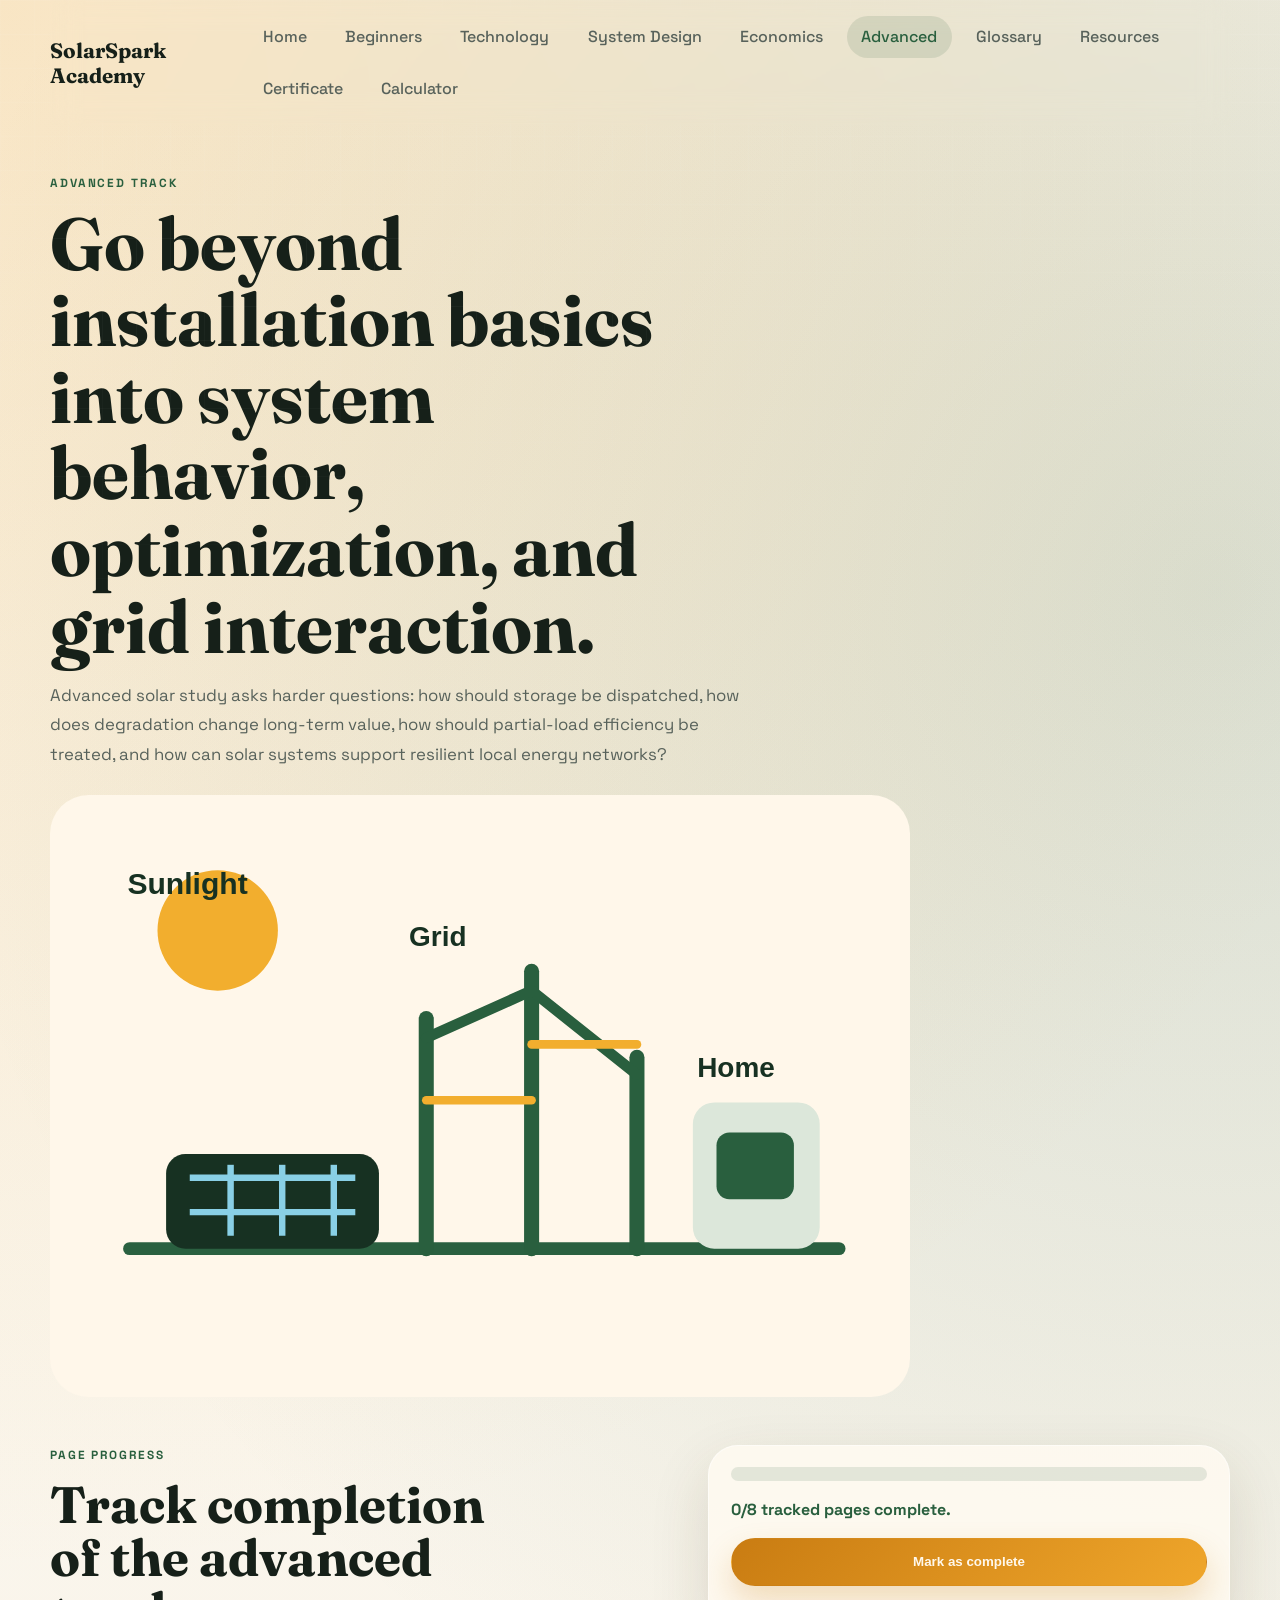
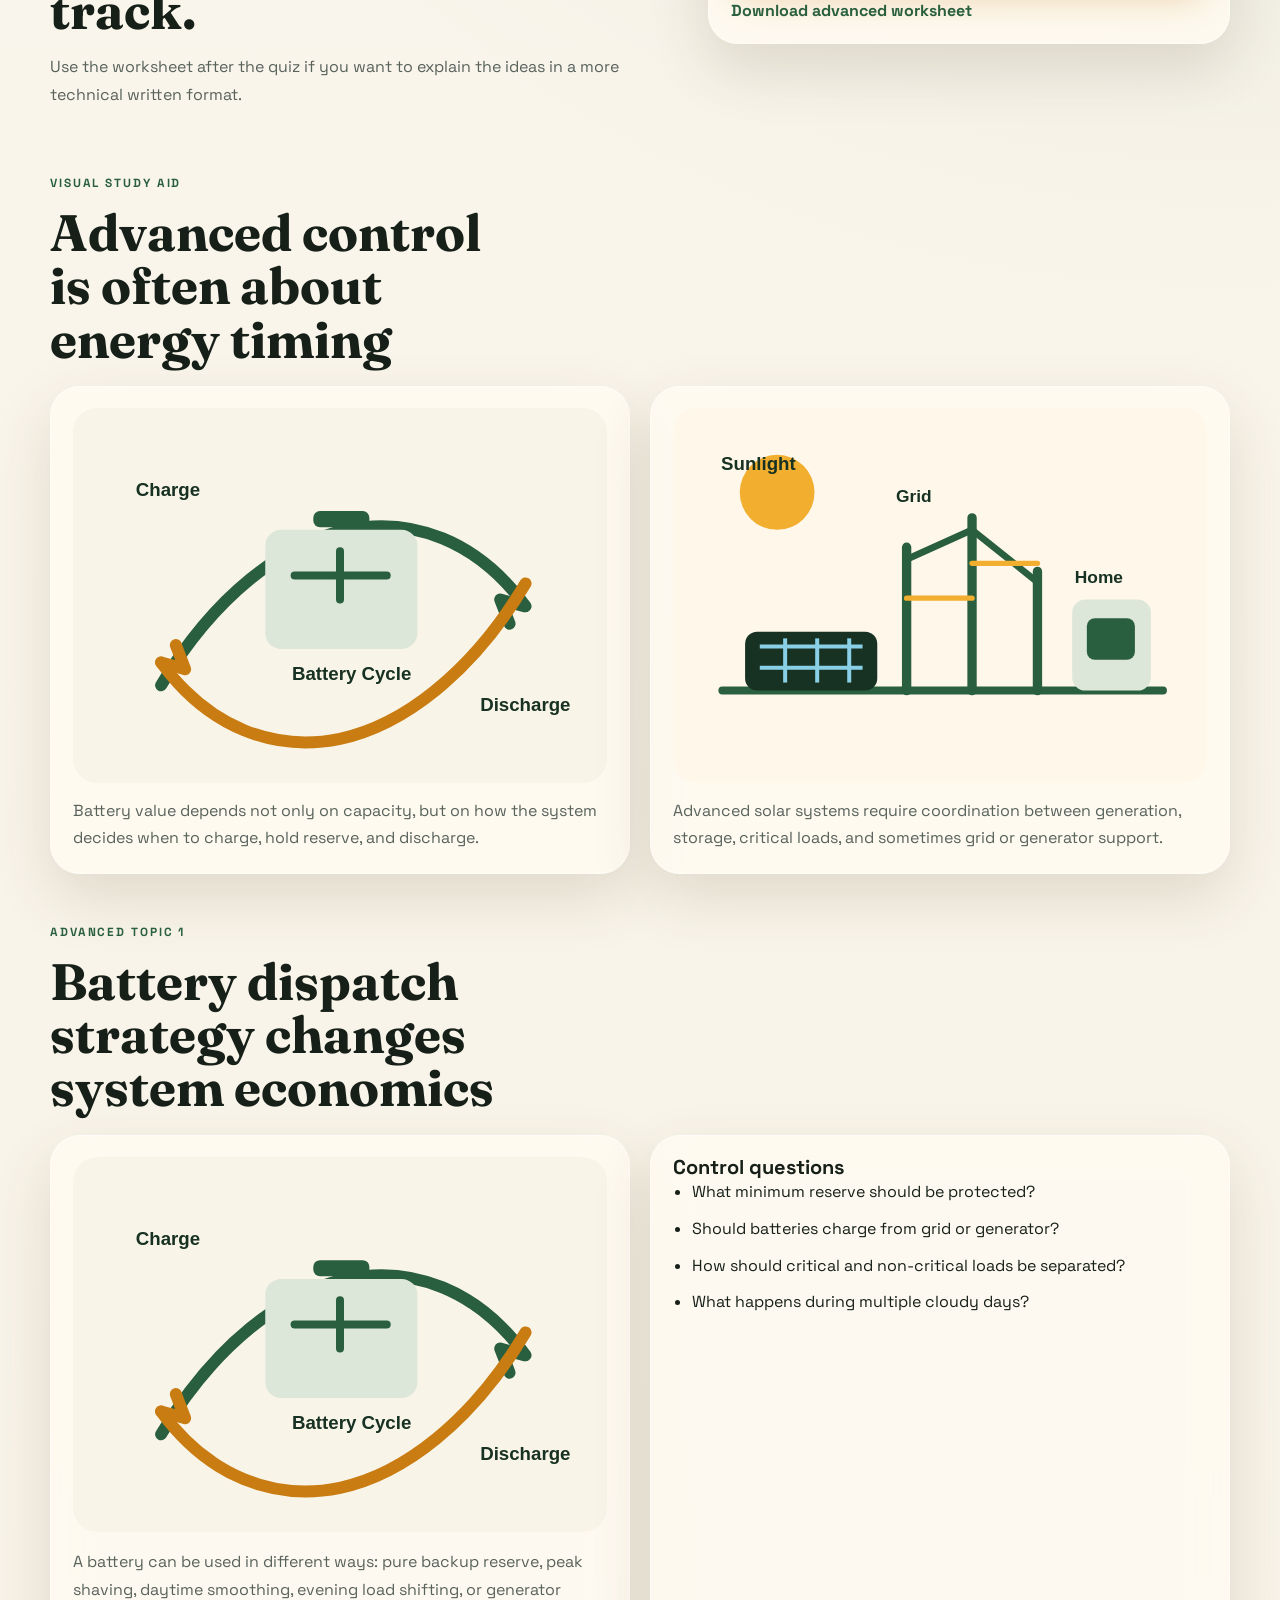
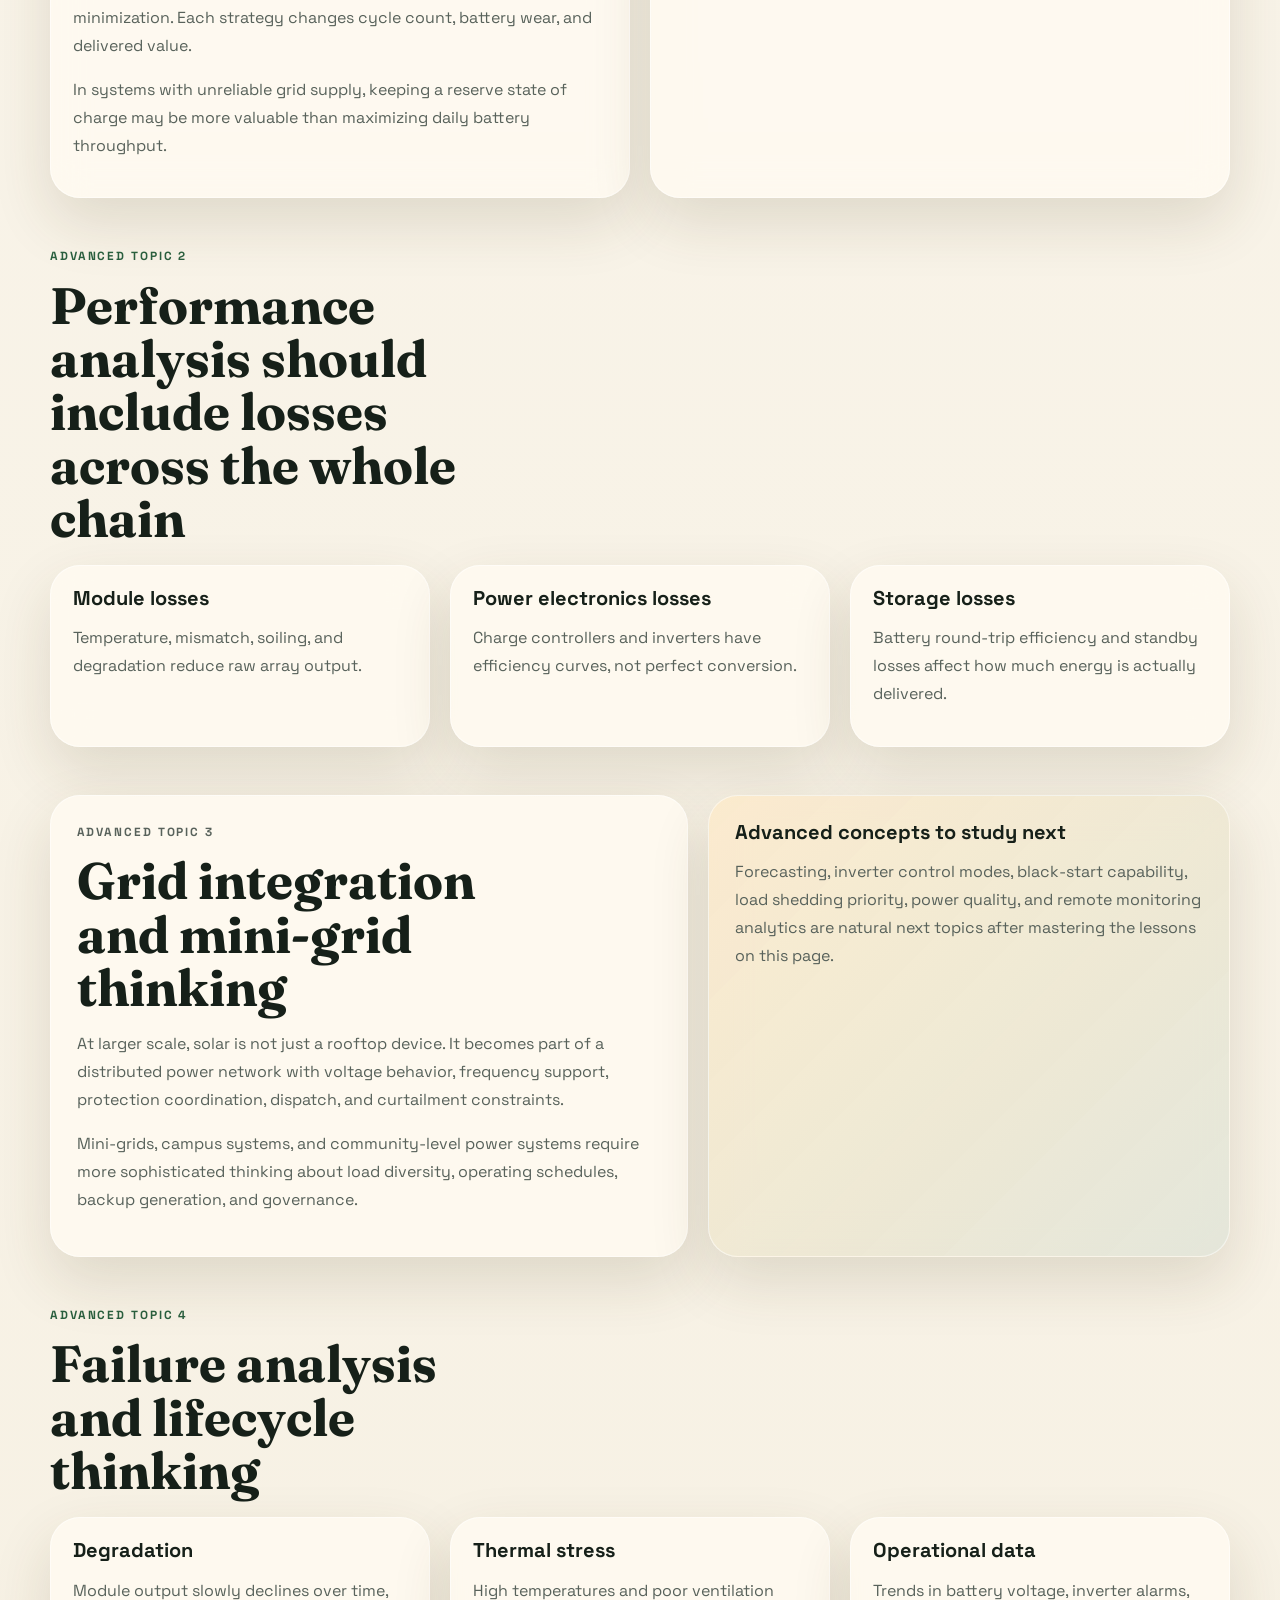
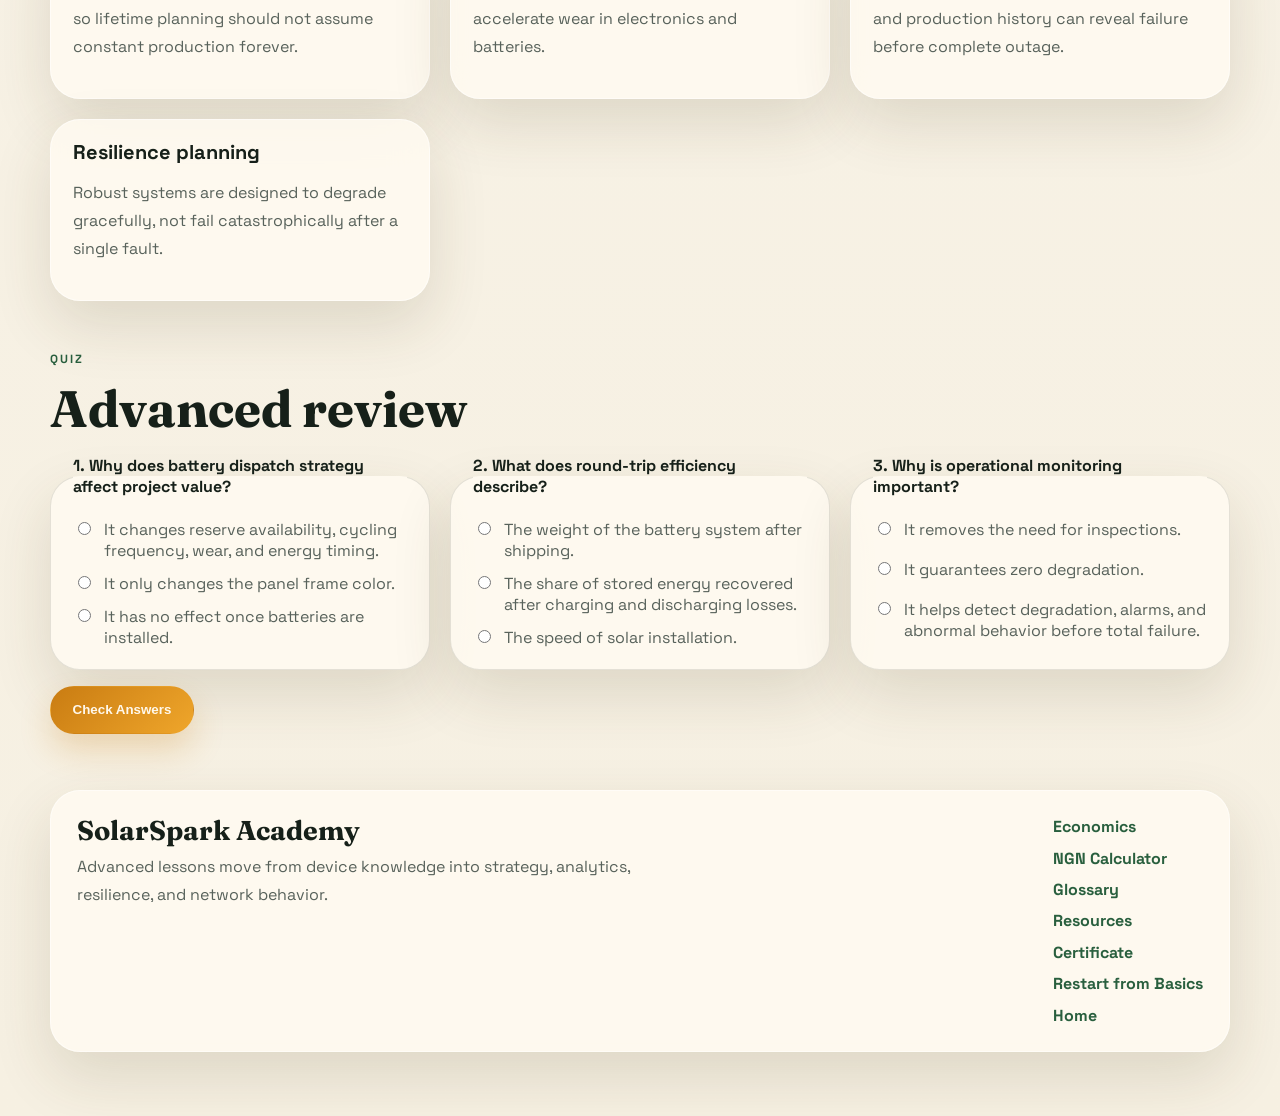
==== advanced.html @ 7b3a3880 "Build solar education website" ====
<!DOCTYPE html>
<html lang="en">
<head>
  <meta charset="UTF-8">
  <meta name="viewport" content="width=device-width, initial-scale=1.0">
  <title>SolarSpark Academy | Advanced Solar Topics</title>
  <meta name="description" content="Advanced solar topics including storage strategy, grid integration, forecasting, degradation, and control logic.">
  <link rel="preconnect" href="https://fonts.googleapis.com">
  <link rel="preconnect" href="https://fonts.gstatic.com" crossorigin>
  <link
    href="https://fonts.googleapis.com/css2?family=Space+Grotesk:wght@400;500;700&family=Fraunces:opsz,wght@9..144,600;9..144,700&display=swap"
    rel="stylesheet"
  >
  <link rel="stylesheet" href="styles.css">
</head>
<body data-page="advanced">
  <div class="page-shell">
    <header class="site-header">
      <a class="brand" href="index.html">SolarSpark Academy</a>
      <button class="nav-toggle" type="button" aria-expanded="false" aria-controls="site-nav">Menu</button>
      <nav class="site-nav" id="site-nav" aria-label="Primary navigation">
        <a href="index.html">Home</a>
        <a href="beginners.html">Beginners</a>
        <a href="technology.html">Technology</a>
        <a href="system-design.html">System Design</a>
        <a href="economics.html">Economics</a>
        <a href="advanced.html">Advanced</a>
        <a href="glossary.html">Glossary</a>
        <a href="resources.html">Resources</a>
        <a href="certificate.html">Certificate</a>
        <a href="calculator.html">Calculator</a>
      </nav>
    </header>

    <main>
      <section class="page-hero">
        <p class="eyebrow">Advanced track</p>
        <h1>Go beyond installation basics into system behavior, optimization, and grid interaction.</h1>
        <p class="hero-text">
          Advanced solar study asks harder questions: how should storage be dispatched, how does
          degradation change long-term value, how should partial-load efficiency be treated, and how
          can solar systems support resilient local energy networks?
        </p>
        <img class="hero-image" src="images/solar-grid.svg" alt="Illustration representing advanced solar integration with grid and distributed energy systems.">
      </section>

      <section class="section progress-panel" data-track-page="advanced">
        <div>
          <p class="eyebrow">Page progress</p>
          <h2>Track completion of the advanced track.</h2>
          <p class="progress-copy">Use the worksheet after the quiz if you want to explain the ideas in a more technical written format.</p>
        </div>
        <div class="progress-card">
          <div class="progress-bar"><span class="progress-fill"></span></div>
          <p class="progress-status" aria-live="polite"></p>
          <button class="button button-primary progress-button" type="button">Mark as complete</button>
          <a class="text-link" href="worksheets/advanced-worksheet.html" download>Download advanced worksheet</a>
        </div>
      </section>

      <section class="section">
        <div class="section-heading">
          <p class="eyebrow">Visual study aid</p>
          <h2>Advanced control is often about energy timing</h2>
        </div>
        <div class="gallery-grid">
          <figure class="gallery-card">
            <img class="gallery-image" src="images/battery-cycle.svg" alt="Cycle diagram showing how batteries move between charging and discharging states.">
            <figcaption>Battery value depends not only on capacity, but on how the system decides when to charge, hold reserve, and discharge.</figcaption>
          </figure>
          <figure class="gallery-card">
            <img class="gallery-image" src="images/solar-grid.svg" alt="Diagram representing a distributed solar system integrated with loads and network infrastructure.">
            <figcaption>Advanced solar systems require coordination between generation, storage, critical loads, and sometimes grid or generator support.</figcaption>
          </figure>
        </div>
      </section>

      <section class="section">
        <div class="section-heading">
          <p class="eyebrow">Advanced topic 1</p>
          <h2>Battery dispatch strategy changes system economics</h2>
        </div>
        <div class="reading-grid">
          <article class="reading-card">
            <img class="section-image" src="images/battery-cycle.svg" alt="Educational graphic showing battery charge and discharge cycle behavior.">
            <p>
              A battery can be used in different ways: pure backup reserve, peak shaving, daytime
              smoothing, evening load shifting, or generator minimization. Each strategy changes cycle
              count, battery wear, and delivered value.
            </p>
            <p>
              In systems with unreliable grid supply, keeping a reserve state of charge may be more
              valuable than maximizing daily battery throughput.
            </p>
          </article>
          <article class="reading-card">
            <h3>Control questions</h3>
            <ul class="check-list">
              <li>What minimum reserve should be protected?</li>
              <li>Should batteries charge from grid or generator?</li>
              <li>How should critical and non-critical loads be separated?</li>
              <li>What happens during multiple cloudy days?</li>
            </ul>
          </article>
        </div>
      </section>

      <section class="section">
        <div class="section-heading">
          <p class="eyebrow">Advanced topic 2</p>
          <h2>Performance analysis should include losses across the whole chain</h2>
        </div>
        <div class="card-grid">
          <article class="info-card">
            <h3>Module losses</h3>
            <p>Temperature, mismatch, soiling, and degradation reduce raw array output.</p>
          </article>
          <article class="info-card">
            <h3>Power electronics losses</h3>
            <p>Charge controllers and inverters have efficiency curves, not perfect conversion.</p>
          </article>
          <article class="info-card">
            <h3>Storage losses</h3>
            <p>Battery round-trip efficiency and standby losses affect how much energy is actually delivered.</p>
          </article>
        </div>
      </section>

      <section class="section split-section">
        <div class="content-panel">
          <p class="eyebrow">Advanced topic 3</p>
          <h2>Grid integration and mini-grid thinking</h2>
          <p>
            At larger scale, solar is not just a rooftop device. It becomes part of a distributed
            power network with voltage behavior, frequency support, protection coordination, dispatch,
            and curtailment constraints.
          </p>
          <p>
            Mini-grids, campus systems, and community-level power systems require more sophisticated
            thinking about load diversity, operating schedules, backup generation, and governance.
          </p>
        </div>
        <div class="content-panel accent-panel">
          <h3>Advanced concepts to study next</h3>
          <p>
            Forecasting, inverter control modes, black-start capability, load shedding priority,
            power quality, and remote monitoring analytics are natural next topics after mastering
            the lessons on this page.
          </p>
        </div>
      </section>

      <section class="section">
        <div class="section-heading">
          <p class="eyebrow">Advanced topic 4</p>
          <h2>Failure analysis and lifecycle thinking</h2>
        </div>
        <div class="theme-grid">
          <article class="theme-card">
            <h3>Degradation</h3>
            <p>Module output slowly declines over time, so lifetime planning should not assume constant production forever.</p>
          </article>
          <article class="theme-card">
            <h3>Thermal stress</h3>
            <p>High temperatures and poor ventilation accelerate wear in electronics and batteries.</p>
          </article>
          <article class="theme-card">
            <h3>Operational data</h3>
            <p>Trends in battery voltage, inverter alarms, and production history can reveal failure before complete outage.</p>
          </article>
          <article class="theme-card">
            <h3>Resilience planning</h3>
            <p>Robust systems are designed to degrade gracefully, not fail catastrophically after a single fault.</p>
          </article>
        </div>
      </section>

      <section class="section">
        <div class="section-heading">
          <p class="eyebrow">Quiz</p>
          <h2>Advanced review</h2>
        </div>
        <form class="quiz-form" data-quiz-title="Advanced Quiz">
          <div class="quiz-grid">
            <fieldset class="quiz-card" data-correct="a">
              <legend>1. Why does battery dispatch strategy affect project value?</legend>
              <label><input type="radio" name="adv-q1" value="a"> It changes reserve availability, cycling frequency, wear, and energy timing.</label>
              <label><input type="radio" name="adv-q1" value="b"> It only changes the panel frame color.</label>
              <label><input type="radio" name="adv-q1" value="c"> It has no effect once batteries are installed.</label>
            </fieldset>
            <fieldset class="quiz-card" data-correct="b">
              <legend>2. What does round-trip efficiency describe?</legend>
              <label><input type="radio" name="adv-q2" value="a"> The weight of the battery system after shipping.</label>
              <label><input type="radio" name="adv-q2" value="b"> The share of stored energy recovered after charging and discharging losses.</label>
              <label><input type="radio" name="adv-q2" value="c"> The speed of solar installation.</label>
            </fieldset>
            <fieldset class="quiz-card" data-correct="c">
              <legend>3. Why is operational monitoring important?</legend>
              <label><input type="radio" name="adv-q3" value="a"> It removes the need for inspections.</label>
              <label><input type="radio" name="adv-q3" value="b"> It guarantees zero degradation.</label>
              <label><input type="radio" name="adv-q3" value="c"> It helps detect degradation, alarms, and abnormal behavior before total failure.</label>
            </fieldset>
          </div>
          <div class="quiz-actions">
            <button class="button button-primary" type="submit">Check Answers</button>
            <p class="quiz-result" aria-live="polite"></p>
          </div>
        </form>
      </section>
    </main>

    <footer class="site-footer">
      <div>
        <h2>SolarSpark Academy</h2>
        <p>Advanced lessons move from device knowledge into strategy, analytics, resilience, and network behavior.</p>
      </div>
      <div class="footer-links">
        <a href="economics.html">Economics</a>
        <a href="calculator.html">NGN Calculator</a>
        <a href="glossary.html">Glossary</a>
        <a href="resources.html">Resources</a>
        <a href="certificate.html">Certificate</a>
        <a href="beginners.html">Restart from Basics</a>
        <a href="index.html">Home</a>
      </div>
    </footer>
  </div>

  <script src="script.js"></script>
</body>
</html>
---- styles.css ----
:root {
  --bg: #f6f0e2;
  --surface: rgba(255, 251, 241, 0.84);
  --ink: #162019;
  --muted: #58625b;
  --line: rgba(22, 32, 25, 0.11);
  --gold: #efa62b;
  --gold-deep: #c97c12;
  --forest: #295f3e;
  --shadow: 0 24px 60px rgba(69, 54, 19, 0.14);
  --radius-lg: 30px;
  --radius-sm: 14px;
}

* {
  box-sizing: border-box;
}

html {
  scroll-behavior: smooth;
}

body {
  margin: 0;
  color: var(--ink);
  font-family: "Space Grotesk", sans-serif;
  background:
    radial-gradient(circle at top left, rgba(239, 166, 43, 0.22), transparent 26%),
    radial-gradient(circle at 95% 10%, rgba(41, 95, 62, 0.16), transparent 24%),
    linear-gradient(180deg, #fbf7ef 0%, var(--bg) 100%);
}

body::before {
  content: "";
  position: fixed;
  inset: 0;
  pointer-events: none;
  background-image:
    linear-gradient(rgba(255, 255, 255, 0.16) 1px, transparent 1px),
    linear-gradient(90deg, rgba(255, 255, 255, 0.14) 1px, transparent 1px);
  background-size: 34px 34px;
  mask-image: linear-gradient(180deg, rgba(0, 0, 0, 0.35), transparent 78%);
}

.page-shell {
  width: min(1180px, calc(100% - 2rem));
  margin: 0 auto;
  padding-bottom: 4rem;
}

.site-header {
  position: sticky;
  top: 0;
  z-index: 30;
  display: flex;
  align-items: center;
  justify-content: space-between;
  gap: 1rem;
  padding: 1rem 0;
  backdrop-filter: blur(14px);
}

.brand,
.button,
.text-link,
.site-nav a {
  text-decoration: none;
}

.brand {
  font-family: "Fraunces", serif;
  font-size: 1.3rem;
  font-weight: 700;
  color: var(--ink);
}

.nav-toggle {
  display: none;
  border: 1px solid var(--line);
  background: rgba(255, 251, 241, 0.82);
  color: var(--ink);
  border-radius: 999px;
  padding: 0.7rem 1rem;
  font: inherit;
  font-weight: 700;
}

.site-nav {
  display: flex;
  flex-wrap: wrap;
  gap: 0.6rem;
}

.site-nav a {
  padding: 0.65rem 0.9rem;
  color: var(--muted);
  border-radius: 999px;
  font-weight: 500;
}

body[data-page="home"] .site-nav a[href="index.html"],
body[data-page="beginners"] .site-nav a[href="beginners.html"],
body[data-page="technology"] .site-nav a[href="technology.html"],
body[data-page="system-design"] .site-nav a[href="system-design.html"],
body[data-page="economics"] .site-nav a[href="economics.html"],
body[data-page="advanced"] .site-nav a[href="advanced.html"],
body[data-page="glossary"] .site-nav a[href="glossary.html"],
body[data-page="resources"] .site-nav a[href="resources.html"],
body[data-page="certificate"] .site-nav a[href="certificate.html"],
body[data-page="calculator"] .site-nav a[href="calculator.html"] {
  background: rgba(41, 95, 62, 0.12);
  color: var(--forest);
}

.hero,
.split-section,
.calculator-layout,
.reading-grid,
.card-grid,
.theme-grid,
.gallery-grid,
.glossary-grid,
.quiz-grid,
.progress-panel {
  display: grid;
  gap: 1.25rem;
}

.hero-home {
  grid-template-columns: 1.2fr 0.8fr;
  align-items: center;
  min-height: 78vh;
  padding: 2rem 0 3.5rem;
}

.page-hero {
  max-width: 860px;
  padding: 3rem 0 1rem;
}

.eyebrow {
  margin: 0 0 0.75rem;
  font-size: 0.74rem;
  font-weight: 700;
  letter-spacing: 0.16em;
  text-transform: uppercase;
  color: var(--forest);
}

h1,
h2,
h3 {
  margin: 0;
  line-height: 1.04;
}

h1,
h2 {
  font-family: "Fraunces", serif;
}

h1 {
  font-size: clamp(3rem, 7vw, 5.8rem);
  max-width: 12ch;
}

.page-hero h1 {
  max-width: 14ch;
  font-size: clamp(2.6rem, 6vw, 4.6rem);
}

h2 {
  font-size: clamp(2rem, 4vw, 3.3rem);
  max-width: 13ch;
}

h3 {
  font-size: 1.25rem;
}

p,
li {
  line-height: 1.75;
}

.hero-text,
.info-card p,
.reading-card p,
.content-panel p,
.theme-card p,
.results-note,
#bill-output,
.site-nav a {
  color: var(--muted);
}

.hero-text {
  max-width: 65ch;
  margin: 1rem 0 1.6rem;
  font-size: 1.05rem;
}

.hero-actions {
  display: flex;
  flex-wrap: wrap;
  gap: 0.85rem;
}

.hero-panel,
.info-card,
.reading-card,
.content-panel,
.theme-card,
.calculator-card,
.results-card,
.site-footer {
  background: var(--surface);
  border: 1px solid rgba(255, 255, 255, 0.5);
  border-radius: var(--radius-lg);
  box-shadow: var(--shadow);
  backdrop-filter: blur(18px);
}

.hero-panel,
.content-panel,
.calculator-card,
.results-card,
.site-footer {
  padding: 1.6rem;
}

.section {
  padding: 1.5rem 0;
}

.section-heading {
  margin-bottom: 1.25rem;
}

.card-grid,
.theme-grid {
  grid-template-columns: repeat(3, minmax(0, 1fr));
}

.reading-grid {
  grid-template-columns: repeat(2, minmax(0, 1fr));
}

.gallery-grid {
  grid-template-columns: repeat(2, minmax(0, 1fr));
}

.glossary-grid,
.quiz-grid {
  grid-template-columns: repeat(3, minmax(0, 1fr));
}

.info-card,
.reading-card,
.theme-card,
.gallery-card,
.glossary-card,
.quiz-card {
  padding: 1.35rem;
}

.split-section {
  grid-template-columns: 1.1fr 0.9fr;
}

.progress-panel {
  grid-template-columns: 1.1fr 0.9fr;
  align-items: start;
}

.accent-panel {
  background:
    linear-gradient(135deg, rgba(239, 166, 43, 0.17), rgba(41, 95, 62, 0.12)),
    var(--surface);
}

.button {
  display: inline-flex;
  align-items: center;
  justify-content: center;
  padding: 0.95rem 1.35rem;
  border-radius: 999px;
  font-weight: 700;
  border: 1px solid transparent;
}

.button-primary {
  color: #fff8eb;
  background: linear-gradient(135deg, var(--gold-deep), var(--gold));
  box-shadow: 0 16px 32px rgba(201, 124, 18, 0.24);
}

.button-secondary {
  color: var(--ink);
  background: rgba(255, 251, 241, 0.8);
  border-color: var(--line);
}

.text-link {
  color: var(--forest);
  font-weight: 700;
}

.progress-copy {
  color: var(--muted);
  max-width: 60ch;
}

.hero-image,
.section-image {
  display: block;
  width: 100%;
  height: auto;
  border-radius: 24px;
  margin-top: 1.25rem;
  margin-bottom: 0.5rem;
}

.section-image {
  margin-top: 0;
  margin-bottom: 1rem;
}

.gallery-card {
  margin: 0;
  background: var(--surface);
  border: 1px solid rgba(255, 255, 255, 0.5);
  border-radius: var(--radius-lg);
  box-shadow: var(--shadow);
}

.gallery-image {
  display: block;
  width: 100%;
  height: auto;
  border-radius: 22px;
  margin-bottom: 0.9rem;
}

.gallery-card figcaption {
  color: var(--muted);
  line-height: 1.7;
}

.glossary-card,
.quiz-card {
  background: var(--surface);
  border: 1px solid rgba(255, 255, 255, 0.5);
  border-radius: var(--radius-lg);
  box-shadow: var(--shadow);
}

.quiz-card {
  margin: 0;
  display: grid;
  gap: 0.75rem;
  border: 1px solid var(--line);
}

.quiz-card legend {
  font-weight: 700;
  padding: 0;
}

.quiz-card label {
  display: flex;
  gap: 0.65rem;
  align-items: flex-start;
  color: var(--muted);
}

.quiz-card input[type="radio"] {
  margin-top: 0.2rem;
  accent-color: var(--gold-deep);
}

.glossary-card p,
.quiz-card p,
.quiz-stack p {
  color: var(--muted);
  margin: 0.6rem 0 0;
}

.quiz-stack p + p {
  margin-top: 1rem;
}

.quiz-actions {
  display: flex;
  align-items: center;
  gap: 1rem;
  margin-top: 1rem;
}

.quiz-result {
  margin: 0;
  font-weight: 700;
  color: var(--forest);
}

.quiz-card.is-correct {
  border-color: rgba(41, 95, 62, 0.45);
  background: rgba(220, 231, 219, 0.72);
}

.quiz-card.is-incorrect {
  border-color: rgba(201, 124, 18, 0.5);
  background: rgba(250, 232, 198, 0.78);
}

.progress-card {
  display: grid;
  gap: 0.9rem;
  padding: 1.35rem;
  background: var(--surface);
  border: 1px solid rgba(255, 255, 255, 0.5);
  border-radius: var(--radius-lg);
  box-shadow: var(--shadow);
}

.progress-bar {
  width: 100%;
  height: 14px;
  overflow: hidden;
  border-radius: 999px;
  background: rgba(41, 95, 62, 0.12);
}

.progress-fill {
  display: block;
  height: 100%;
  width: 0;
  border-radius: 999px;
  background: linear-gradient(135deg, var(--gold-deep), var(--gold));
  transition: width 180ms ease;
}

.progress-status {
  margin: 0;
  color: var(--forest);
  font-weight: 700;
}

.certificate-controls {
  max-width: 720px;
}

.certificate-label {
  display: block;
  margin-bottom: 0.5rem;
  font-weight: 700;
}

.certificate-input {
  width: 100%;
  padding: 0.95rem 1rem;
  border-radius: var(--radius-sm);
  border: 1px solid var(--line);
  background: rgba(255, 255, 255, 0.82);
  font: inherit;
}

.certificate-note {
  color: var(--muted);
}

.certificate-sheet {
  padding-top: 0.5rem;
}

.certificate-border {
  padding: 3rem;
  border-radius: var(--radius-lg);
  border: 14px solid rgba(201, 124, 18, 0.24);
  background: linear-gradient(180deg, rgba(255, 251, 241, 0.96), rgba(248, 240, 221, 0.92));
  box-shadow: var(--shadow);
  text-align: center;
}

.certificate-border h1,
.certificate-border h2 {
  max-width: none;
}

.certificate-subtitle {
  max-width: 58ch;
  margin: 1rem auto;
  color: var(--muted);
}

.certificate-meta,
.certificate-signoff {
  display: grid;
  grid-template-columns: repeat(2, minmax(0, 1fr));
  gap: 1rem;
  margin-top: 2rem;
  text-align: left;
}

.certificate-meta span,
.signature-line span {
  display: block;
  margin-bottom: 0.35rem;
  color: var(--muted);
  font-size: 0.92rem;
}

.signature-line {
  padding-top: 1rem;
  border-top: 1px solid var(--line);
}

.check-list,
.ordered-list {
  margin: 0;
  padding-left: 1.2rem;
}

.check-list li + li,
.ordered-list li + li {
  margin-top: 0.55rem;
}

.calculator-layout {
  grid-template-columns: minmax(0, 0.9fr) minmax(280px, 0.7fr);
  align-items: stretch;
}

.calculator-card {
  display: grid;
  gap: 1rem;
}

.calculator-card label {
  display: grid;
  gap: 0.5rem;
  font-weight: 500;
}

.calculator-card input[type="number"] {
  width: 100%;
  padding: 0.95rem 1rem;
  border-radius: var(--radius-sm);
  border: 1px solid var(--line);
  background: rgba(255, 255, 255, 0.76);
  font: inherit;
}

.calculator-card input[type="range"] {
  width: 100%;
  accent-color: var(--gold-deep);
}

.range-output {
  color: var(--muted);
  font-size: 0.95rem;
}

.results-card {
  display: flex;
  flex-direction: column;
  justify-content: center;
  background: linear-gradient(160deg, rgba(41, 95, 62, 0.96), rgba(22, 32, 25, 0.98));
  color: #f7f0e3;
}

.results-label,
.results-note {
  color: rgba(247, 240, 227, 0.78);
}

#savings-output {
  margin: 0.25rem 0 0.5rem;
  font-family: "Fraunces", serif;
  font-size: clamp(2.6rem, 5vw, 4.5rem);
}

#bill-output {
  color: #f7f0e3;
}

.site-footer {
  display: grid;
  grid-template-columns: 1fr auto;
  gap: 1.5rem;
  align-items: start;
  margin-top: 2rem;
}

.site-footer h2 {
  max-width: none;
  font-size: 1.7rem;
  margin-bottom: 0.5rem;
}

.site-footer p {
  max-width: 60ch;
  margin: 0;
  color: var(--muted);
}

.footer-links {
  display: grid;
  gap: 0.65rem;
}

.footer-links a {
  color: var(--forest);
  font-weight: 700;
  text-decoration: none;
}

@media (max-width: 960px) {
  .hero-home,
  .split-section,
  .calculator-layout,
  .reading-grid,
  .card-grid,
  .theme-grid,
  .gallery-grid,
  .glossary-grid,
  .quiz-grid,
  .progress-panel,
  .site-footer {
    grid-template-columns: 1fr;
  }

  .certificate-meta,
  .certificate-signoff {
    grid-template-columns: 1fr;
  }

  .site-header {
    align-items: flex-start;
    flex-wrap: wrap;
  }

  .nav-toggle {
    display: inline-flex;
  }

  .site-nav {
    display: none;
    width: 100%;
    flex-direction: column;
    padding-top: 0.5rem;
  }

  .site-nav.is-open {
    display: flex;
  }

  h1 {
    font-size: clamp(2.9rem, 14vw, 4.8rem);
  }

  .hero-home {
    min-height: auto;
    padding-top: 1rem;
  }
}

@media (max-width: 640px) {
  .page-shell {
    width: min(100% - 1.1rem, 1180px);
  }

  .button {
    width: 100%;
  }

  .quiz-actions {
    align-items: stretch;
    flex-direction: column;
  }
}

@media print {
  body {
    background: #ffffff;
  }

  body::before,
  .no-print {
    display: none !important;
  }

  .page-shell {
    width: 100%;
    margin: 0;
    padding: 0;
  }

  .certificate-sheet {
    padding: 0;
  }

  .certificate-border {
    box-shadow: none;
    border-color: rgba(201, 124, 18, 0.5);
    min-height: 95vh;
  }
}
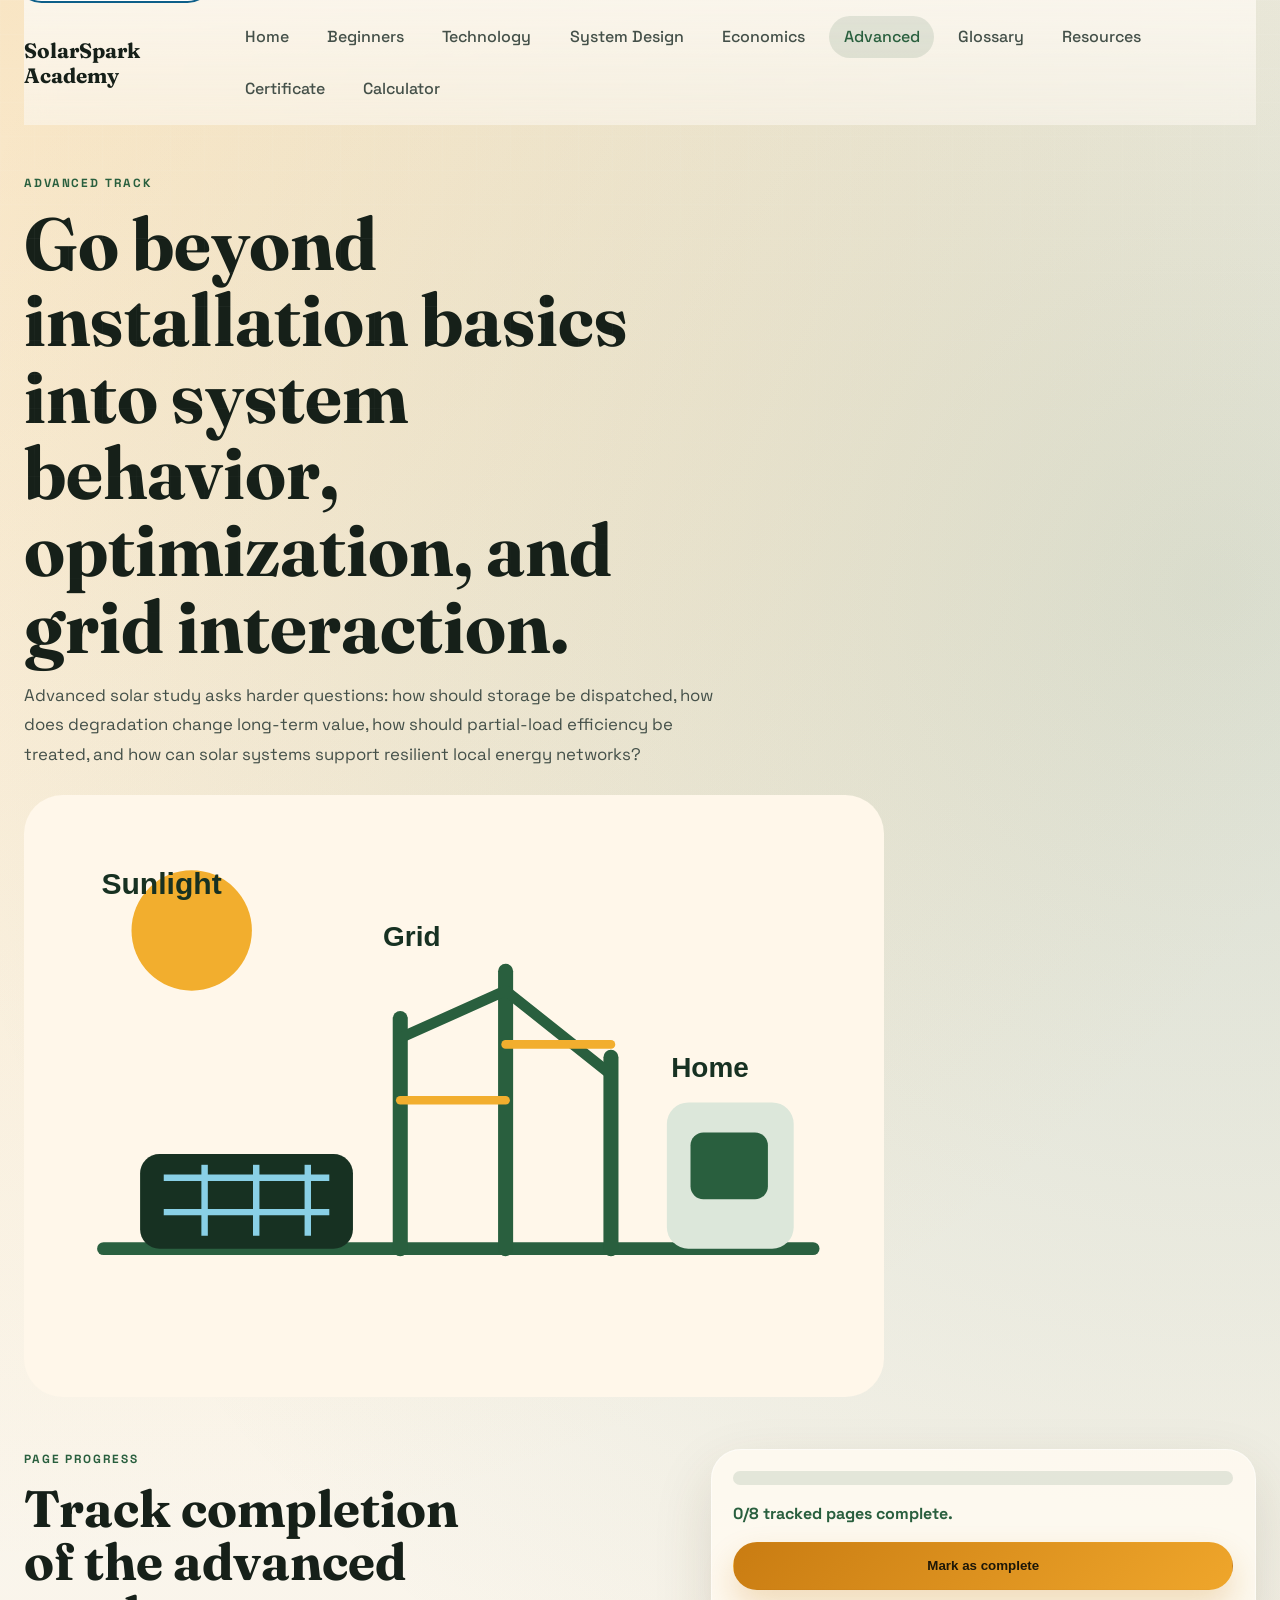
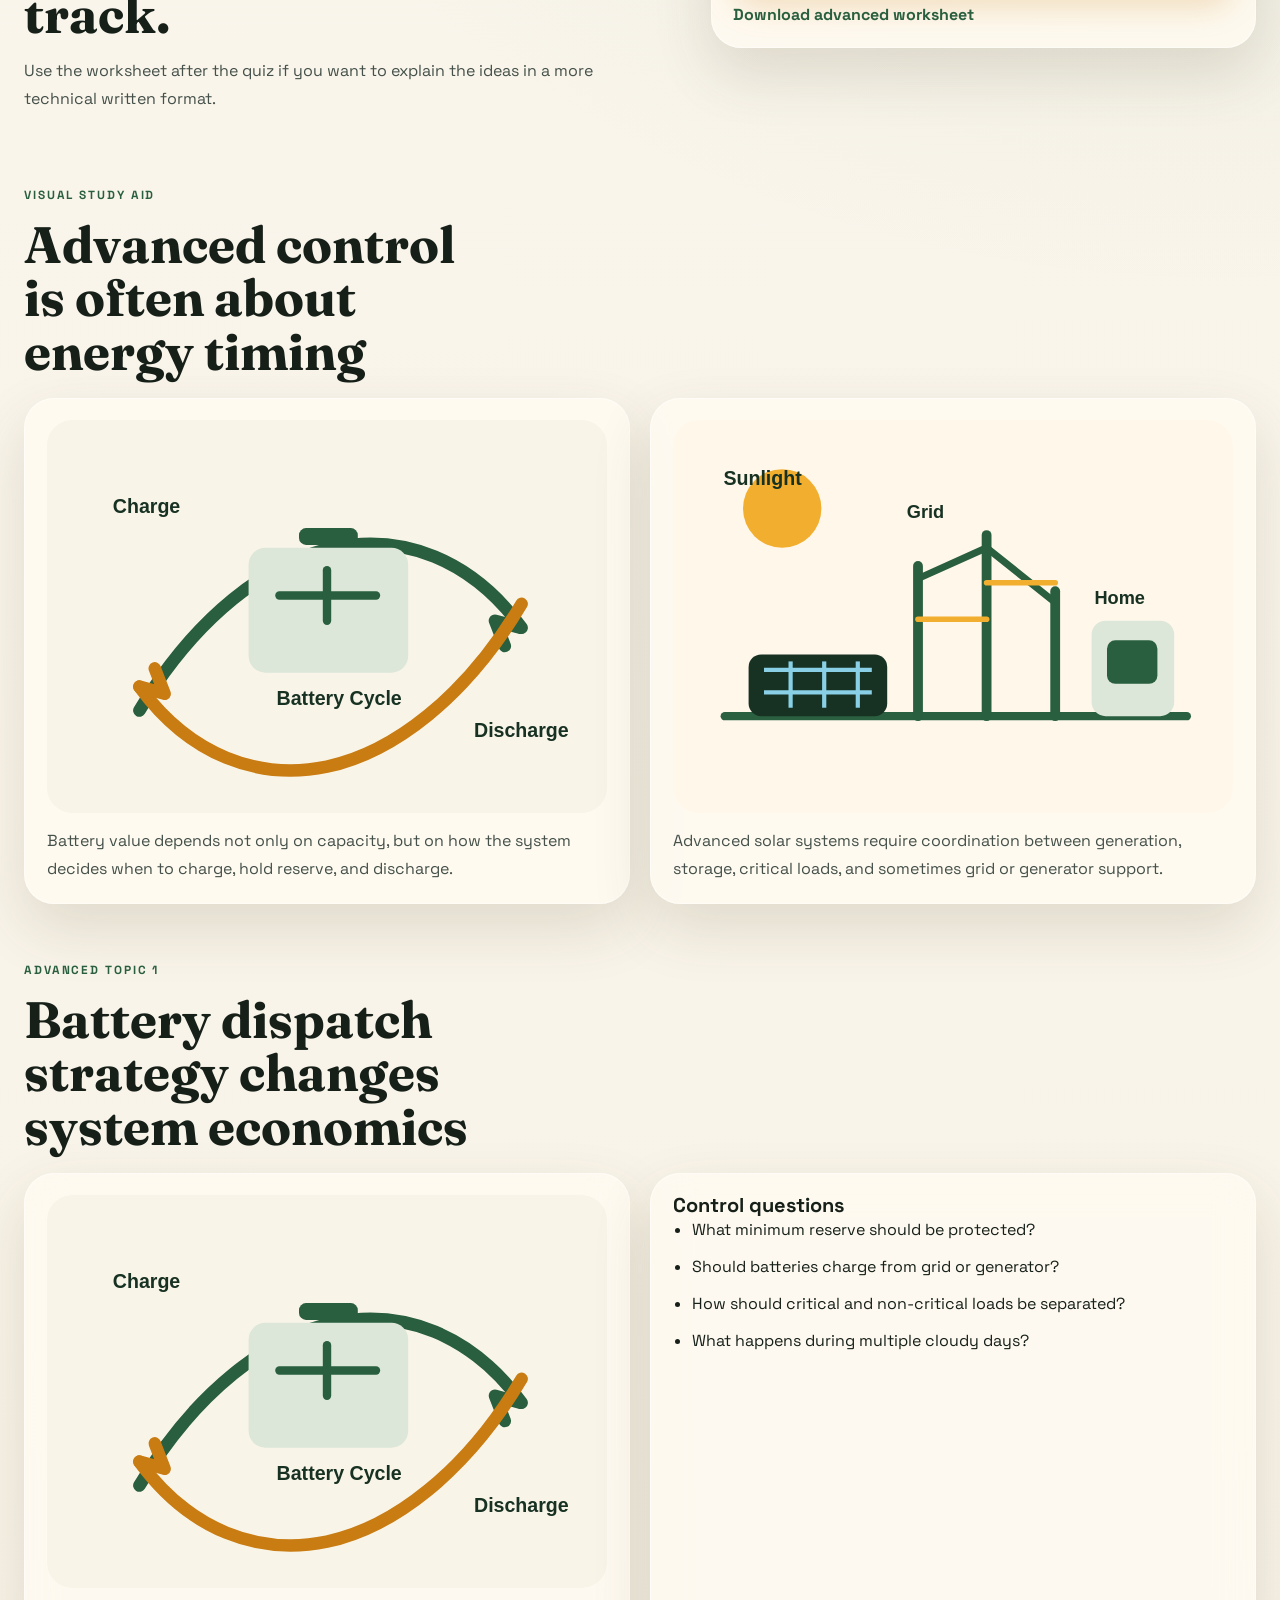
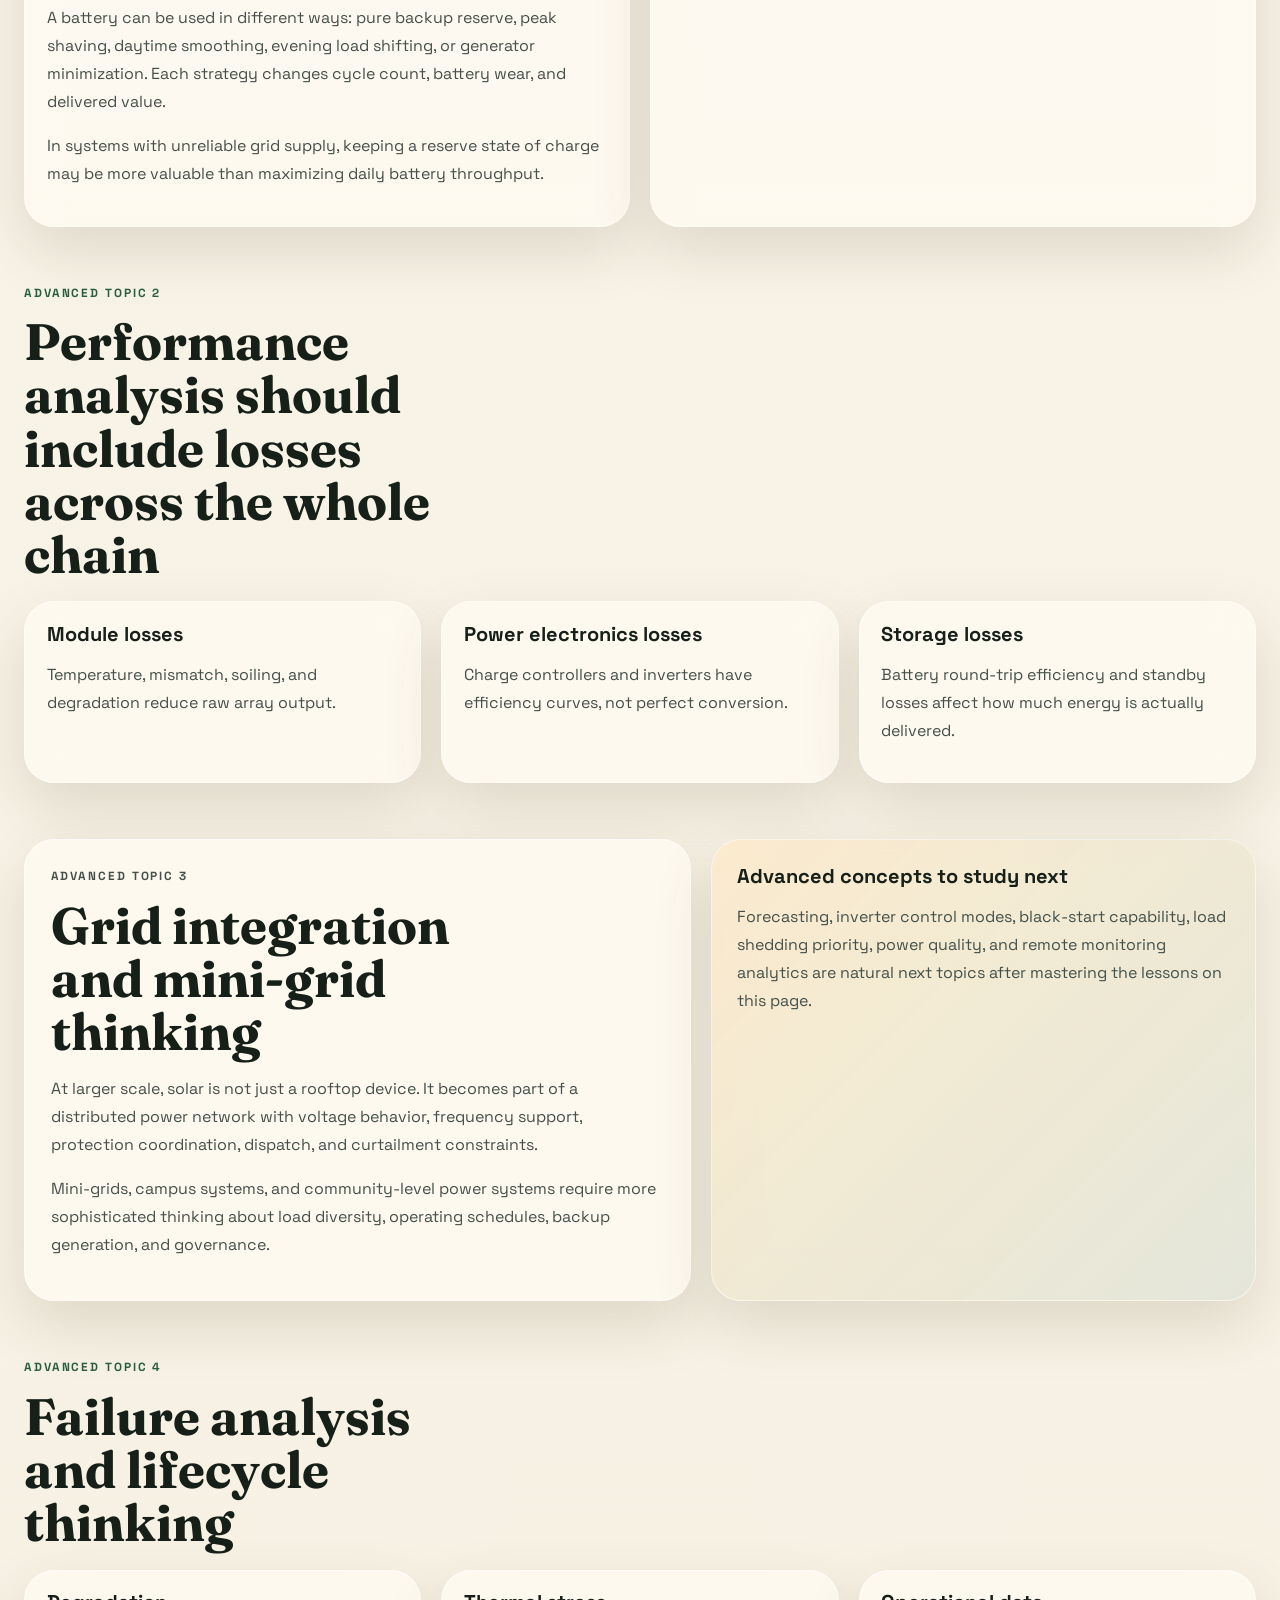
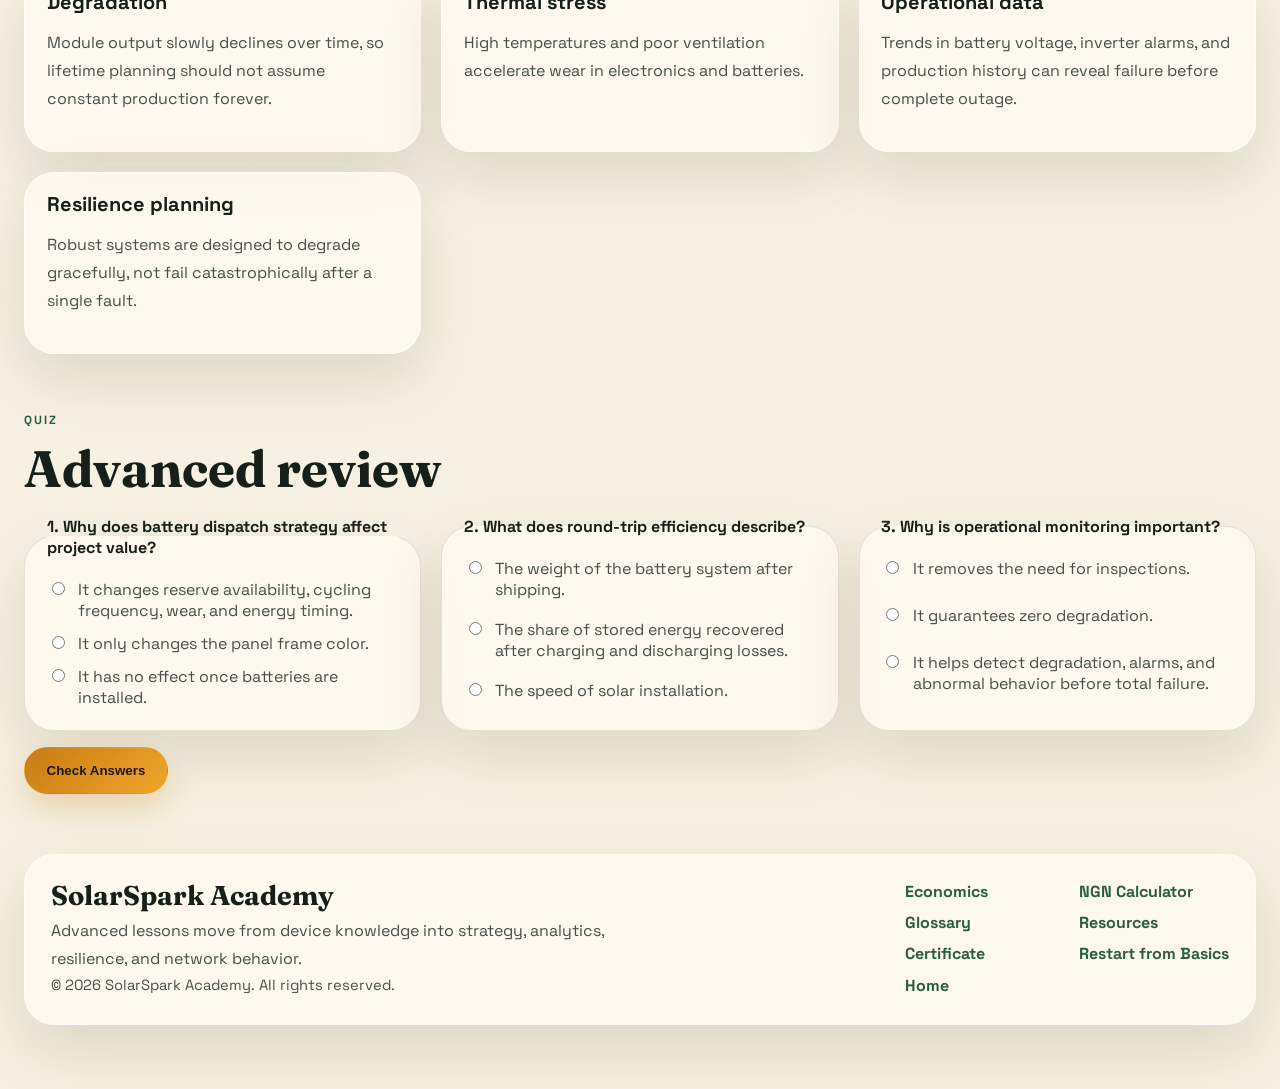
==== commit f9ed9435: "Enhance metadata and accessibility" ====
--- a/advanced.html
+++ b/advanced.html
@@ -3,8 +3,22 @@
 <head>
   <meta charset="UTF-8">
   <meta name="viewport" content="width=device-width, initial-scale=1.0">
-  <title>SolarSpark Academy | Advanced Solar Topics</title>
-  <meta name="description" content="Advanced solar topics including storage strategy, grid integration, forecasting, degradation, and control logic.">
+  <title>Advanced Solar Topics | SolarSpark Academy</title>
+  <meta name="description" content="Go deeper into advanced solar topics including storage strategy, grid integration, degradation, monitoring, and system optimization.">
+  <meta name="robots" content="index, follow">
+  <meta name="theme-color" content="#173122">
+  <meta property="og:type" content="article">
+  <meta property="og:site_name" content="SolarSpark Academy">
+  <meta property="og:locale" content="en_US">
+  <meta property="og:title" content="Advanced Solar Topics | SolarSpark Academy">
+  <meta property="og:description" content="Go deeper into advanced solar topics including storage strategy, grid integration, degradation, monitoring, and system optimization.">
+  <meta property="og:image" content="images/og-preview.svg">
+  <meta property="og:image:alt" content="SolarSpark Academy preview showing solar education branding and a solar panel illustration.">
+  <meta name="twitter:card" content="summary_large_image">
+  <meta name="twitter:title" content="Advanced Solar Topics | SolarSpark Academy">
+  <meta name="twitter:description" content="Study battery dispatch, grid interaction, lifecycle analysis, monitoring, and advanced solar system behavior.">
+  <meta name="twitter:image" content="images/og-preview.svg">
+  <link rel="icon" type="image/svg+xml" href="images/favicon.svg">
   <link rel="preconnect" href="https://fonts.googleapis.com">
   <link rel="preconnect" href="https://fonts.gstatic.com" crossorigin>
   <link
@@ -213,6 +227,7 @@
       <div>
         <h2>SolarSpark Academy</h2>
         <p>Advanced lessons move from device knowledge into strategy, analytics, resilience, and network behavior.</p>
+        <p class="footer-copy">&copy; 2026 SolarSpark Academy. All rights reserved.</p>
       </div>
       <div class="footer-links">
         <a href="economics.html">Economics</a>
--- a/styles.css
+++ b/styles.css
@@ -2,11 +2,12 @@
   --bg: #f6f0e2;
   --surface: rgba(255, 251, 241, 0.84);
   --ink: #162019;
-  --muted: #58625b;
+  --muted: #445049;
   --line: rgba(22, 32, 25, 0.11);
   --gold: #efa62b;
   --gold-deep: #c97c12;
   --forest: #295f3e;
+  --focus: #0d5f89;
   --shadow: 0 24px 60px rgba(69, 54, 19, 0.14);
   --radius-lg: 30px;
   --radius-sm: 14px;
@@ -24,6 +25,7 @@
   margin: 0;
   color: var(--ink);
   font-family: "Space Grotesk", sans-serif;
+  overflow-x: hidden;
   background:
     radial-gradient(circle at top left, rgba(239, 166, 43, 0.22), transparent 26%),
     radial-gradient(circle at 95% 10%, rgba(41, 95, 62, 0.16), transparent 24%),
@@ -48,6 +50,24 @@
   padding-bottom: 4rem;
 }
 
+.skip-link {
+  position: absolute;
+  left: 1rem;
+  top: -3rem;
+  z-index: 100;
+  padding: 0.8rem 1rem;
+  border-radius: 999px;
+  background: #ffffff;
+  color: var(--ink);
+  border: 2px solid var(--focus);
+  text-decoration: none;
+  font-weight: 700;
+}
+
+.skip-link:focus {
+  top: 1rem;
+}
+
 .site-header {
   position: sticky;
   top: 0;
@@ -58,6 +78,7 @@
   gap: 1rem;
   padding: 1rem 0;
   backdrop-filter: blur(14px);
+  background: linear-gradient(180deg, rgba(251, 247, 239, 0.88), rgba(251, 247, 239, 0.58));
 }
 
 .brand,
@@ -230,7 +251,7 @@
 }
 
 .section {
-  padding: 1.5rem 0;
+  padding: 1.75rem 0;
 }
 
 .section-heading {
@@ -290,7 +311,7 @@
 }
 
 .button-primary {
-  color: #fff8eb;
+  color: #1d1708;
   background: linear-gradient(135deg, var(--gold-deep), var(--gold));
   box-shadow: 0 16px 32px rgba(201, 124, 18, 0.24);
 }
@@ -304,6 +325,22 @@
 .text-link {
   color: var(--forest);
   font-weight: 700;
+}
+
+a:focus-visible,
+button:focus-visible,
+input:focus-visible,
+label:focus-within,
+[tabindex]:focus-visible {
+  outline: 3px solid var(--focus);
+  outline-offset: 3px;
+}
+
+.site-nav a:focus-visible,
+.button:focus-visible,
+.text-link:focus-visible,
+.nav-toggle:focus-visible {
+  border-radius: 999px;
 }
 
 .progress-copy {
@@ -379,6 +416,11 @@
   accent-color: var(--gold-deep);
 }
 
+.quiz-card:focus-within {
+  border-color: var(--focus);
+  box-shadow: 0 0 0 3px rgba(13, 95, 137, 0.16);
+}
+
 .glossary-card p,
 .quiz-card p,
 .quiz-stack p {
@@ -446,6 +488,11 @@
   font-weight: 700;
 }
 
+.progress-button[disabled] {
+  opacity: 0.72;
+  cursor: not-allowed;
+}
+
 .certificate-controls {
   max-width: 720px;
 }
@@ -556,6 +603,10 @@
   accent-color: var(--gold-deep);
 }
 
+.certificate-input::placeholder {
+  color: #5c675f;
+}
+
 .range-output {
   color: var(--muted);
   font-size: 0.95rem;
@@ -604,15 +655,35 @@
   color: var(--muted);
 }
 
+.footer-copy {
+  margin-top: 0.75rem;
+  font-size: 0.92rem;
+}
+
 .footer-links {
   display: grid;
-  gap: 0.65rem;
+  grid-template-columns: repeat(2, minmax(0, 1fr));
+  gap: 0.65rem 1.5rem;
 }
 
 .footer-links a {
   color: var(--forest);
   font-weight: 700;
   text-decoration: none;
+}
+
+img {
+  max-width: 100%;
+}
+
+@media (min-width: 1200px) {
+  .hero-home {
+    min-height: 82vh;
+  }
+
+  .page-shell {
+    width: min(1240px, calc(100% - 3rem));
+  }
 }
 
 @media (max-width: 960px) {
@@ -638,6 +709,7 @@
   .site-header {
     align-items: flex-start;
     flex-wrap: wrap;
+    gap: 0.85rem;
   }
 
   .nav-toggle {
@@ -648,11 +720,20 @@
     display: none;
     width: 100%;
     flex-direction: column;
-    padding-top: 0.5rem;
+    padding: 0.85rem;
+    border-radius: 24px;
+    background: rgba(255, 251, 241, 0.9);
+    border: 1px solid rgba(255, 255, 255, 0.55);
+    box-shadow: var(--shadow);
   }
 
   .site-nav.is-open {
     display: flex;
+  }
+
+  .site-nav a {
+    width: 100%;
+    padding: 0.85rem 1rem;
   }
 
   h1 {
@@ -663,6 +744,23 @@
     min-height: auto;
     padding-top: 1rem;
   }
+
+  .page-hero {
+    padding-top: 2rem;
+  }
+
+  .hero-home {
+    padding-bottom: 2rem;
+  }
+
+  .site-footer {
+    gap: 1rem;
+  }
+
+  .certificate-meta,
+  .certificate-signoff {
+    grid-template-columns: 1fr;
+  }
 }
 
 @media (max-width: 640px) {
@@ -670,6 +768,14 @@
     width: min(100% - 1.1rem, 1180px);
   }
 
+  .brand {
+    font-size: 1.12rem;
+  }
+
+  .nav-toggle {
+    padding: 0.65rem 0.9rem;
+  }
+
   .button {
     width: 100%;
   }
@@ -677,6 +783,96 @@
   .quiz-actions {
     align-items: stretch;
     flex-direction: column;
+  }
+
+  .progress-card .button,
+  .hero-actions .button {
+    width: 100%;
+  }
+}
+
+@media (max-width: 720px) {
+  .page-shell {
+    width: min(100% - 1.25rem, 1180px);
+  }
+
+  .site-header {
+    padding: 0.85rem 0;
+  }
+
+  .hero-home,
+  .page-hero {
+    padding-top: 1.5rem;
+  }
+
+  .section {
+    padding: 1.2rem 0;
+  }
+
+  .hero-panel,
+  .content-panel,
+  .calculator-card,
+  .results-card,
+  .site-footer,
+  .progress-card,
+  .gallery-card,
+  .glossary-card,
+  .quiz-card {
+    padding: 1.1rem;
+    border-radius: 22px;
+  }
+
+  .hero-actions {
+    gap: 0.7rem;
+  }
+
+  .footer-links {
+    grid-template-columns: 1fr;
+  }
+
+  .certificate-border {
+    padding: 2rem 1.25rem;
+  }
+}
+
+@media (max-width: 480px) {
+  h1 {
+    font-size: clamp(2.35rem, 15vw, 3.2rem);
+  }
+
+  .page-hero h1 {
+    font-size: clamp(2.15rem, 13vw, 3rem);
+  }
+
+  h2 {
+    font-size: clamp(1.7rem, 8vw, 2.25rem);
+  }
+
+  .hero-text,
+  .progress-copy,
+  .site-footer p,
+  .certificate-subtitle {
+    font-size: 0.96rem;
+  }
+
+  .site-nav {
+    padding: 0.7rem;
+  }
+
+  .site-nav a {
+    padding: 0.78rem 0.9rem;
+  }
+
+  .hero-panel,
+  .content-panel,
+  .calculator-card,
+  .results-card,
+  .site-footer,
+  .progress-card,
+  .gallery-card,
+  .glossary-card,
+  .quiz-card {
+    padding: 1rem;
   }
 }
 
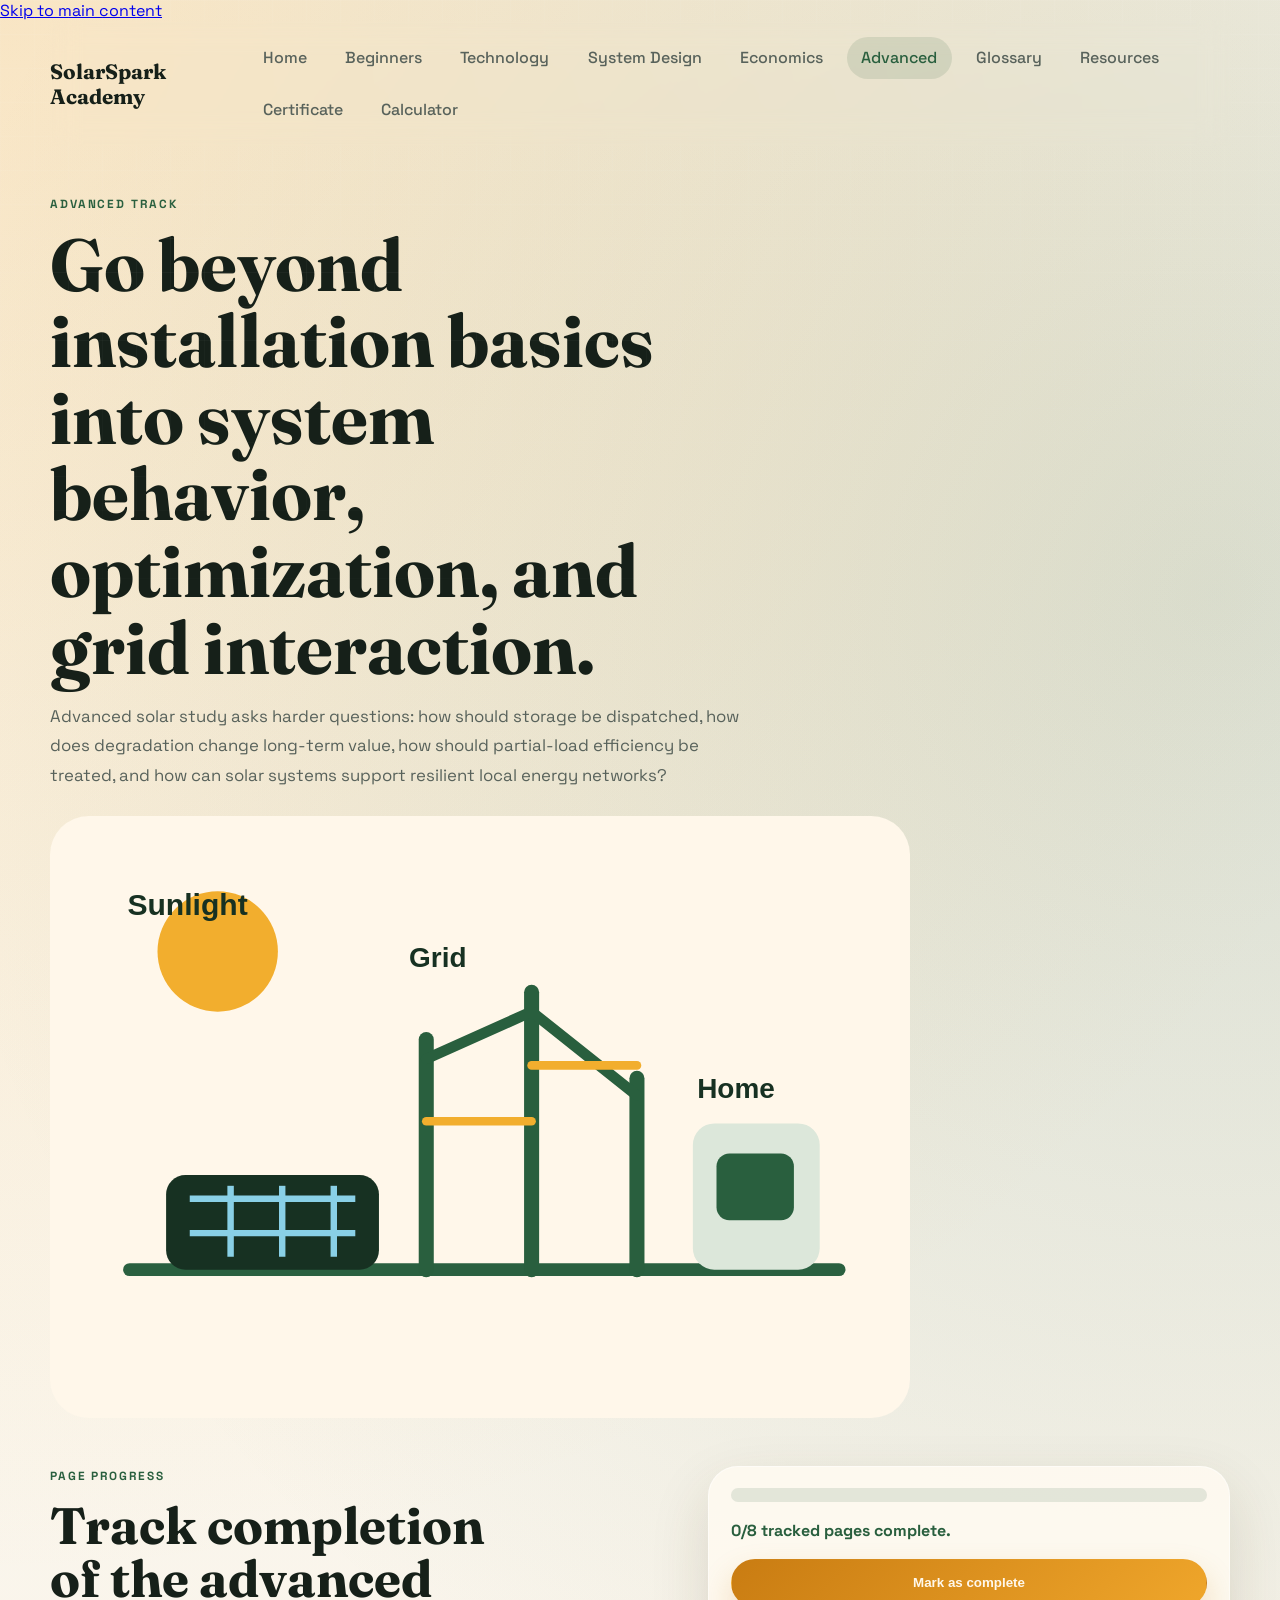
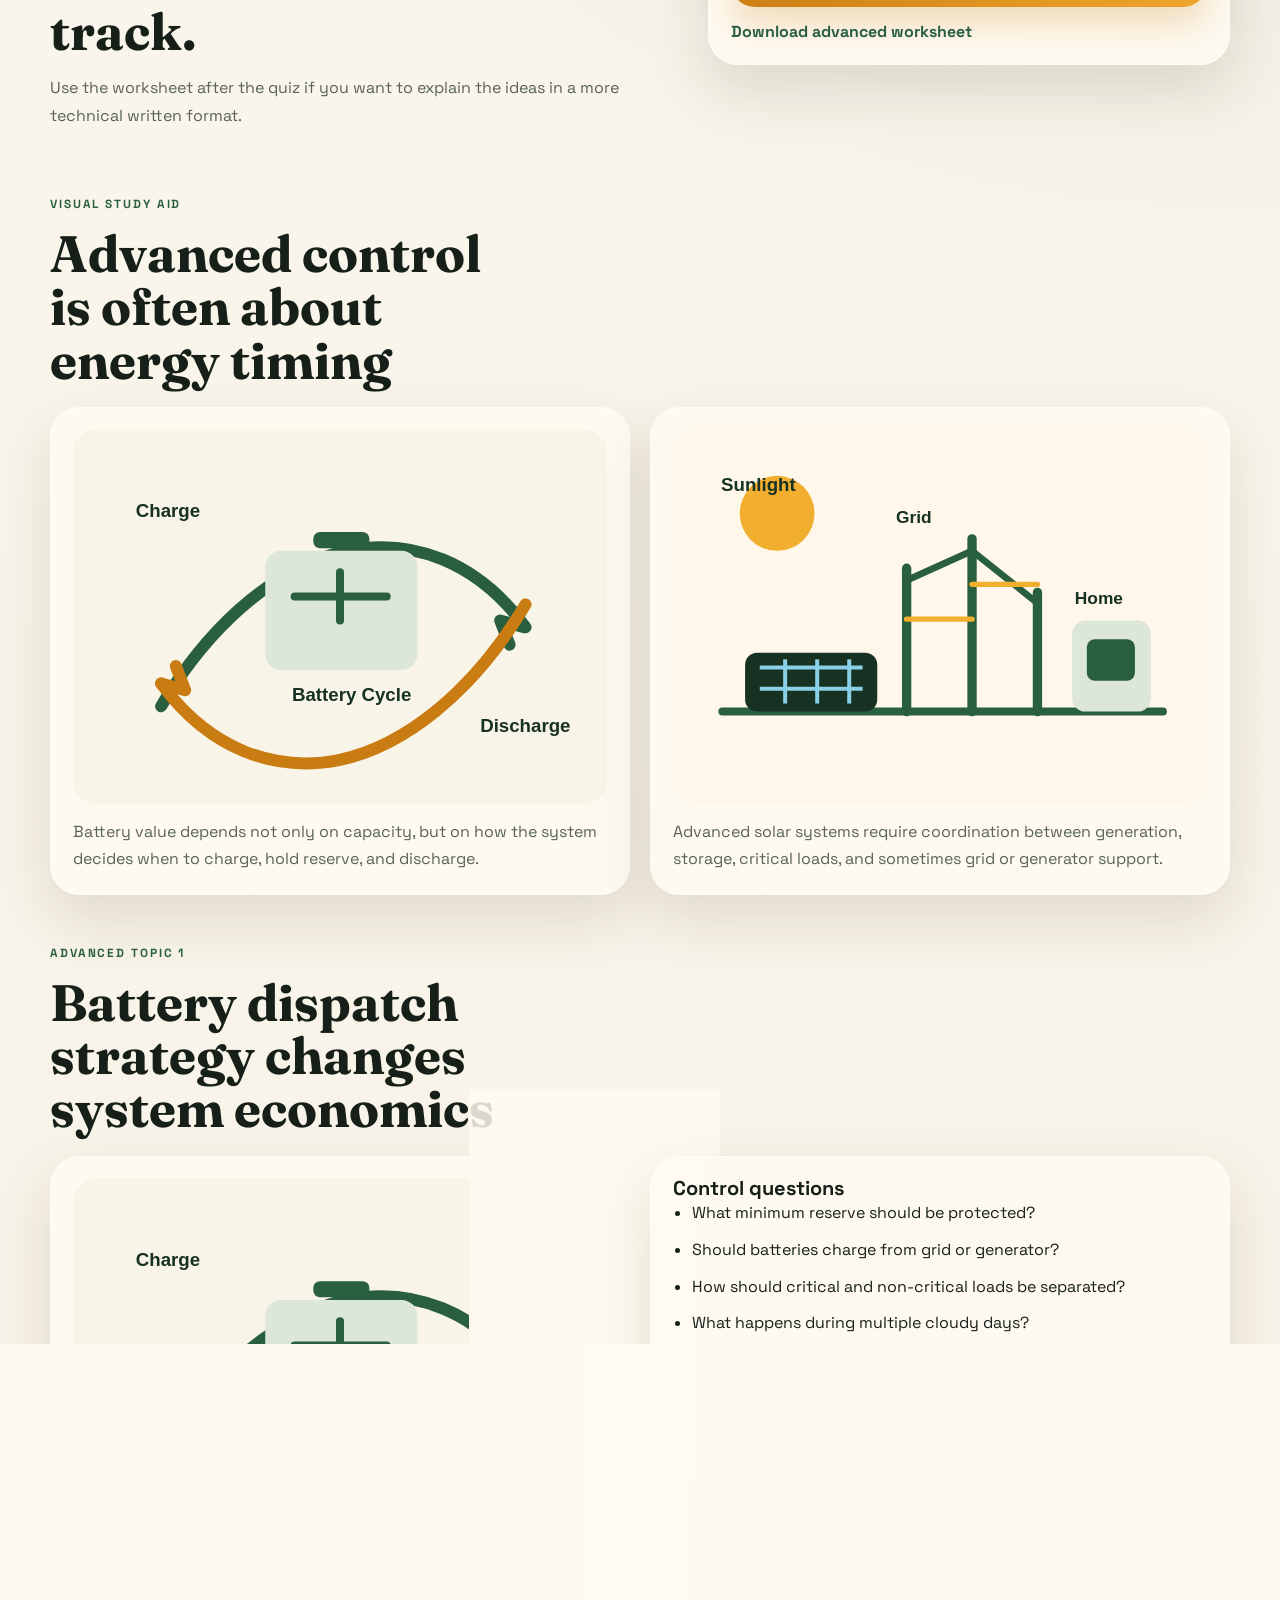
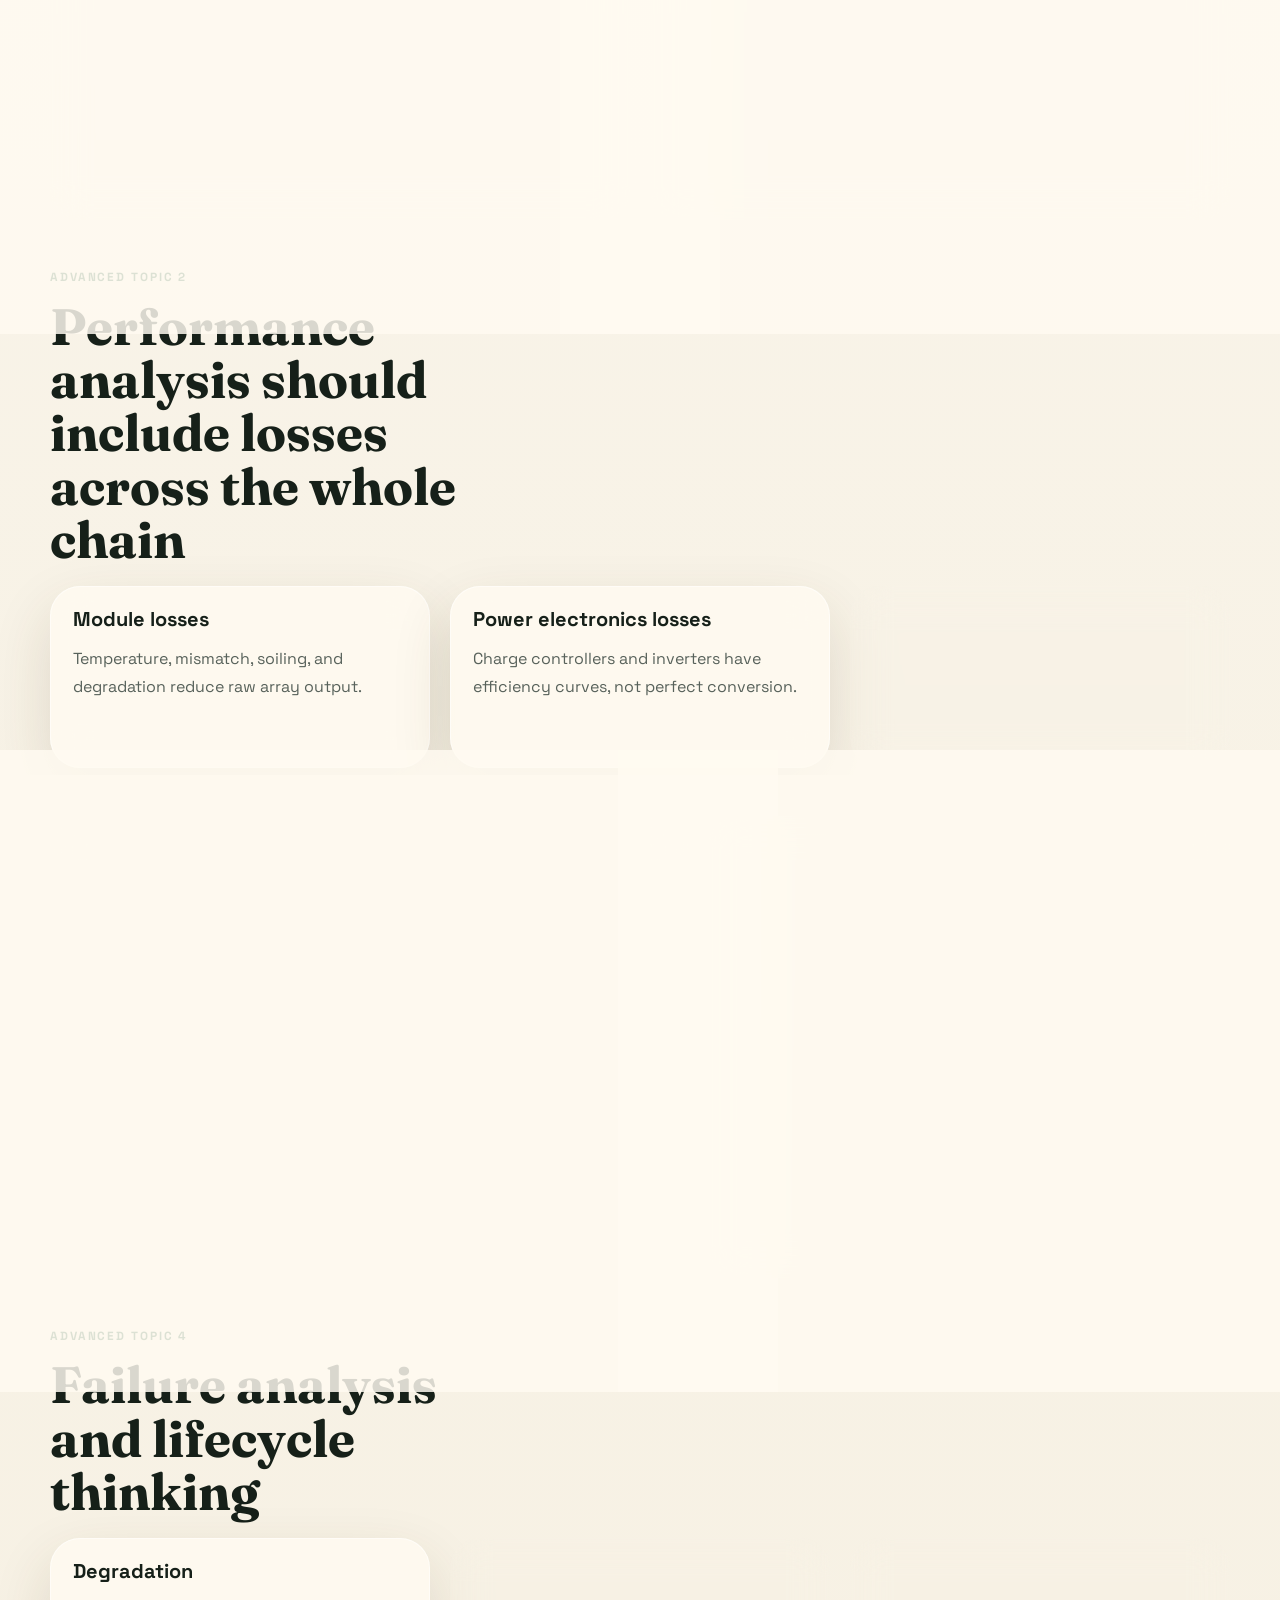
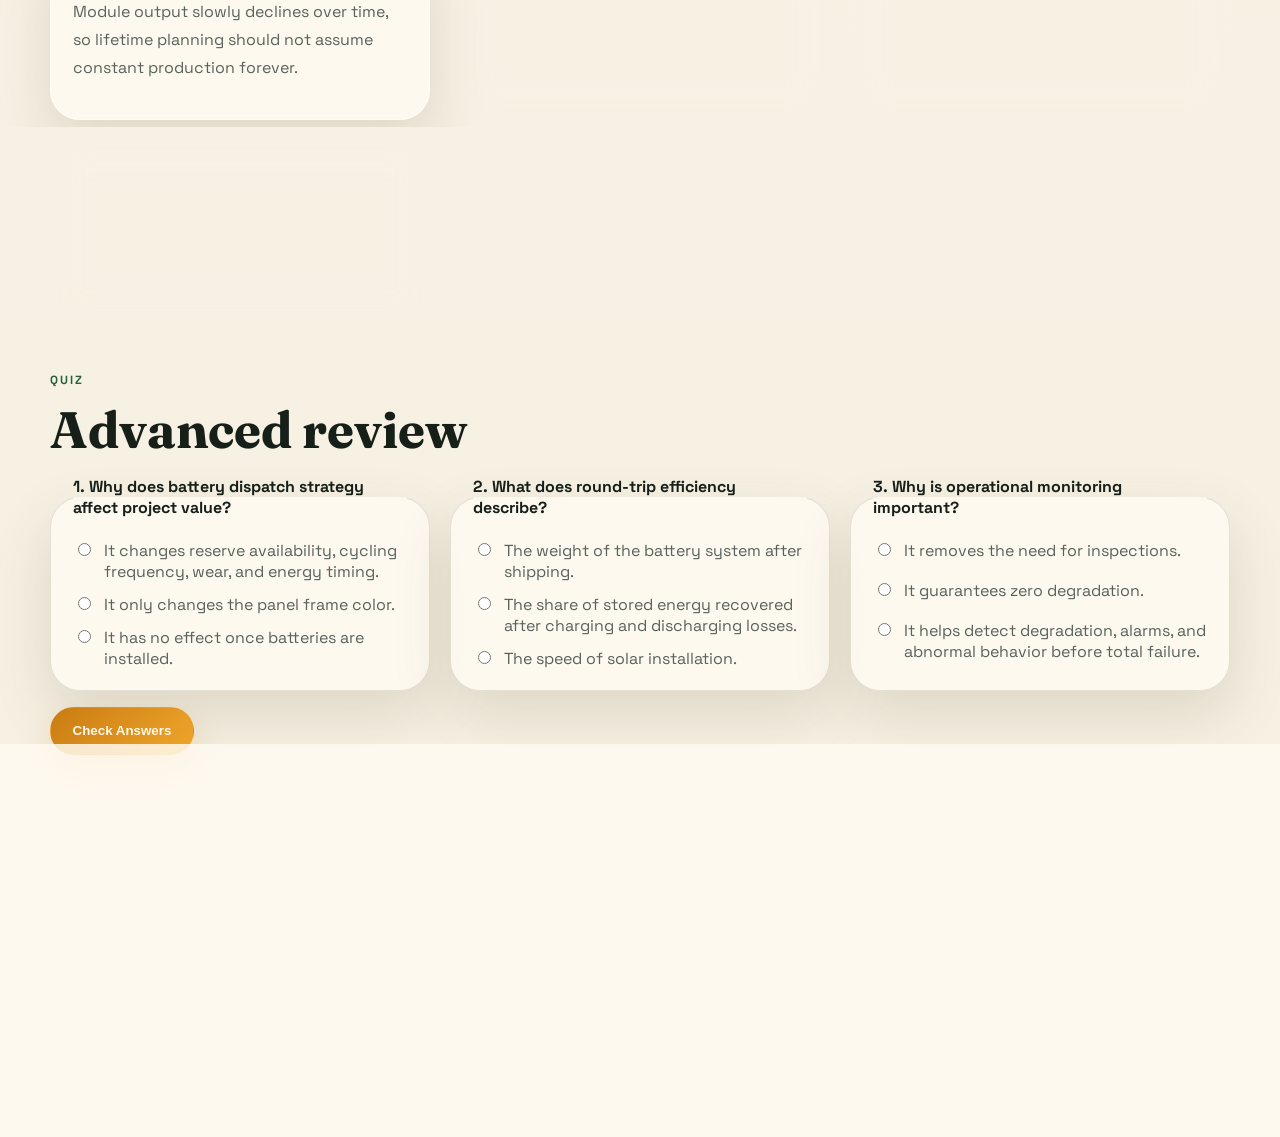
==== commit 075733bf: "Revert responsiveness" ====
--- a/advanced.html
+++ b/advanced.html
@@ -19,6 +19,7 @@
   <meta name="twitter:description" content="Study battery dispatch, grid interaction, lifecycle analysis, monitoring, and advanced solar system behavior.">
   <meta name="twitter:image" content="images/og-preview.svg">
   <link rel="icon" type="image/svg+xml" href="images/favicon.svg">
+  <link rel="manifest" href="/manifest.webmanifest">
   <link rel="preconnect" href="https://fonts.googleapis.com">
   <link rel="preconnect" href="https://fonts.gstatic.com" crossorigin>
   <link
--- a/styles.css
+++ b/styles.css
@@ -2,12 +2,11 @@
   --bg: #f6f0e2;
   --surface: rgba(255, 251, 241, 0.84);
   --ink: #162019;
-  --muted: #445049;
+  --muted: #58625b;
   --line: rgba(22, 32, 25, 0.11);
   --gold: #efa62b;
   --gold-deep: #c97c12;
   --forest: #295f3e;
-  --focus: #0d5f89;
   --shadow: 0 24px 60px rgba(69, 54, 19, 0.14);
   --radius-lg: 30px;
   --radius-sm: 14px;
@@ -25,7 +24,6 @@
   margin: 0;
   color: var(--ink);
   font-family: "Space Grotesk", sans-serif;
-  overflow-x: hidden;
   background:
     radial-gradient(circle at top left, rgba(239, 166, 43, 0.22), transparent 26%),
     radial-gradient(circle at 95% 10%, rgba(41, 95, 62, 0.16), transparent 24%),
@@ -50,24 +48,6 @@
   padding-bottom: 4rem;
 }
 
-.skip-link {
-  position: absolute;
-  left: 1rem;
-  top: -3rem;
-  z-index: 100;
-  padding: 0.8rem 1rem;
-  border-radius: 999px;
-  background: #ffffff;
-  color: var(--ink);
-  border: 2px solid var(--focus);
-  text-decoration: none;
-  font-weight: 700;
-}
-
-.skip-link:focus {
-  top: 1rem;
-}
-
 .site-header {
   position: sticky;
   top: 0;
@@ -78,7 +58,6 @@
   gap: 1rem;
   padding: 1rem 0;
   backdrop-filter: blur(14px);
-  background: linear-gradient(180deg, rgba(251, 247, 239, 0.88), rgba(251, 247, 239, 0.58));
 }
 
 .brand,
@@ -251,7 +230,7 @@
 }
 
 .section {
-  padding: 1.75rem 0;
+  padding: 1.5rem 0;
 }
 
 .section-heading {
@@ -311,7 +290,7 @@
 }
 
 .button-primary {
-  color: #1d1708;
+  color: #fff8eb;
   background: linear-gradient(135deg, var(--gold-deep), var(--gold));
   box-shadow: 0 16px 32px rgba(201, 124, 18, 0.24);
 }
@@ -325,22 +304,6 @@
 .text-link {
   color: var(--forest);
   font-weight: 700;
-}
-
-a:focus-visible,
-button:focus-visible,
-input:focus-visible,
-label:focus-within,
-[tabindex]:focus-visible {
-  outline: 3px solid var(--focus);
-  outline-offset: 3px;
-}
-
-.site-nav a:focus-visible,
-.button:focus-visible,
-.text-link:focus-visible,
-.nav-toggle:focus-visible {
-  border-radius: 999px;
 }
 
 .progress-copy {
@@ -416,11 +379,6 @@
   accent-color: var(--gold-deep);
 }
 
-.quiz-card:focus-within {
-  border-color: var(--focus);
-  box-shadow: 0 0 0 3px rgba(13, 95, 137, 0.16);
-}
-
 .glossary-card p,
 .quiz-card p,
 .quiz-stack p {
@@ -488,11 +446,6 @@
   font-weight: 700;
 }
 
-.progress-button[disabled] {
-  opacity: 0.72;
-  cursor: not-allowed;
-}
-
 .certificate-controls {
   max-width: 720px;
 }
@@ -603,10 +556,6 @@
   accent-color: var(--gold-deep);
 }
 
-.certificate-input::placeholder {
-  color: #5c675f;
-}
-
 .range-output {
   color: var(--muted);
   font-size: 0.95rem;
@@ -655,35 +604,15 @@
   color: var(--muted);
 }
 
-.footer-copy {
-  margin-top: 0.75rem;
-  font-size: 0.92rem;
-}
-
 .footer-links {
   display: grid;
-  grid-template-columns: repeat(2, minmax(0, 1fr));
-  gap: 0.65rem 1.5rem;
+  gap: 0.65rem;
 }
 
 .footer-links a {
   color: var(--forest);
   font-weight: 700;
   text-decoration: none;
-}
-
-img {
-  max-width: 100%;
-}
-
-@media (min-width: 1200px) {
-  .hero-home {
-    min-height: 82vh;
-  }
-
-  .page-shell {
-    width: min(1240px, calc(100% - 3rem));
-  }
 }
 
 @media (max-width: 960px) {
@@ -709,7 +638,6 @@
   .site-header {
     align-items: flex-start;
     flex-wrap: wrap;
-    gap: 0.85rem;
   }
 
   .nav-toggle {
@@ -720,20 +648,11 @@
     display: none;
     width: 100%;
     flex-direction: column;
-    padding: 0.85rem;
-    border-radius: 24px;
-    background: rgba(255, 251, 241, 0.9);
-    border: 1px solid rgba(255, 255, 255, 0.55);
-    box-shadow: var(--shadow);
+    padding-top: 0.5rem;
   }
 
   .site-nav.is-open {
     display: flex;
-  }
-
-  .site-nav a {
-    width: 100%;
-    padding: 0.85rem 1rem;
   }
 
   h1 {
@@ -744,23 +663,6 @@
     min-height: auto;
     padding-top: 1rem;
   }
-
-  .page-hero {
-    padding-top: 2rem;
-  }
-
-  .hero-home {
-    padding-bottom: 2rem;
-  }
-
-  .site-footer {
-    gap: 1rem;
-  }
-
-  .certificate-meta,
-  .certificate-signoff {
-    grid-template-columns: 1fr;
-  }
 }
 
 @media (max-width: 640px) {
@@ -768,14 +670,6 @@
     width: min(100% - 1.1rem, 1180px);
   }
 
-  .brand {
-    font-size: 1.12rem;
-  }
-
-  .nav-toggle {
-    padding: 0.65rem 0.9rem;
-  }
-
   .button {
     width: 100%;
   }
@@ -783,96 +677,6 @@
   .quiz-actions {
     align-items: stretch;
     flex-direction: column;
-  }
-
-  .progress-card .button,
-  .hero-actions .button {
-    width: 100%;
-  }
-}
-
-@media (max-width: 720px) {
-  .page-shell {
-    width: min(100% - 1.25rem, 1180px);
-  }
-
-  .site-header {
-    padding: 0.85rem 0;
-  }
-
-  .hero-home,
-  .page-hero {
-    padding-top: 1.5rem;
-  }
-
-  .section {
-    padding: 1.2rem 0;
-  }
-
-  .hero-panel,
-  .content-panel,
-  .calculator-card,
-  .results-card,
-  .site-footer,
-  .progress-card,
-  .gallery-card,
-  .glossary-card,
-  .quiz-card {
-    padding: 1.1rem;
-    border-radius: 22px;
-  }
-
-  .hero-actions {
-    gap: 0.7rem;
-  }
-
-  .footer-links {
-    grid-template-columns: 1fr;
-  }
-
-  .certificate-border {
-    padding: 2rem 1.25rem;
-  }
-}
-
-@media (max-width: 480px) {
-  h1 {
-    font-size: clamp(2.35rem, 15vw, 3.2rem);
-  }
-
-  .page-hero h1 {
-    font-size: clamp(2.15rem, 13vw, 3rem);
-  }
-
-  h2 {
-    font-size: clamp(1.7rem, 8vw, 2.25rem);
-  }
-
-  .hero-text,
-  .progress-copy,
-  .site-footer p,
-  .certificate-subtitle {
-    font-size: 0.96rem;
-  }
-
-  .site-nav {
-    padding: 0.7rem;
-  }
-
-  .site-nav a {
-    padding: 0.78rem 0.9rem;
-  }
-
-  .hero-panel,
-  .content-panel,
-  .calculator-card,
-  .results-card,
-  .site-footer,
-  .progress-card,
-  .gallery-card,
-  .glossary-card,
-  .quiz-card {
-    padding: 1rem;
   }
 }
 
